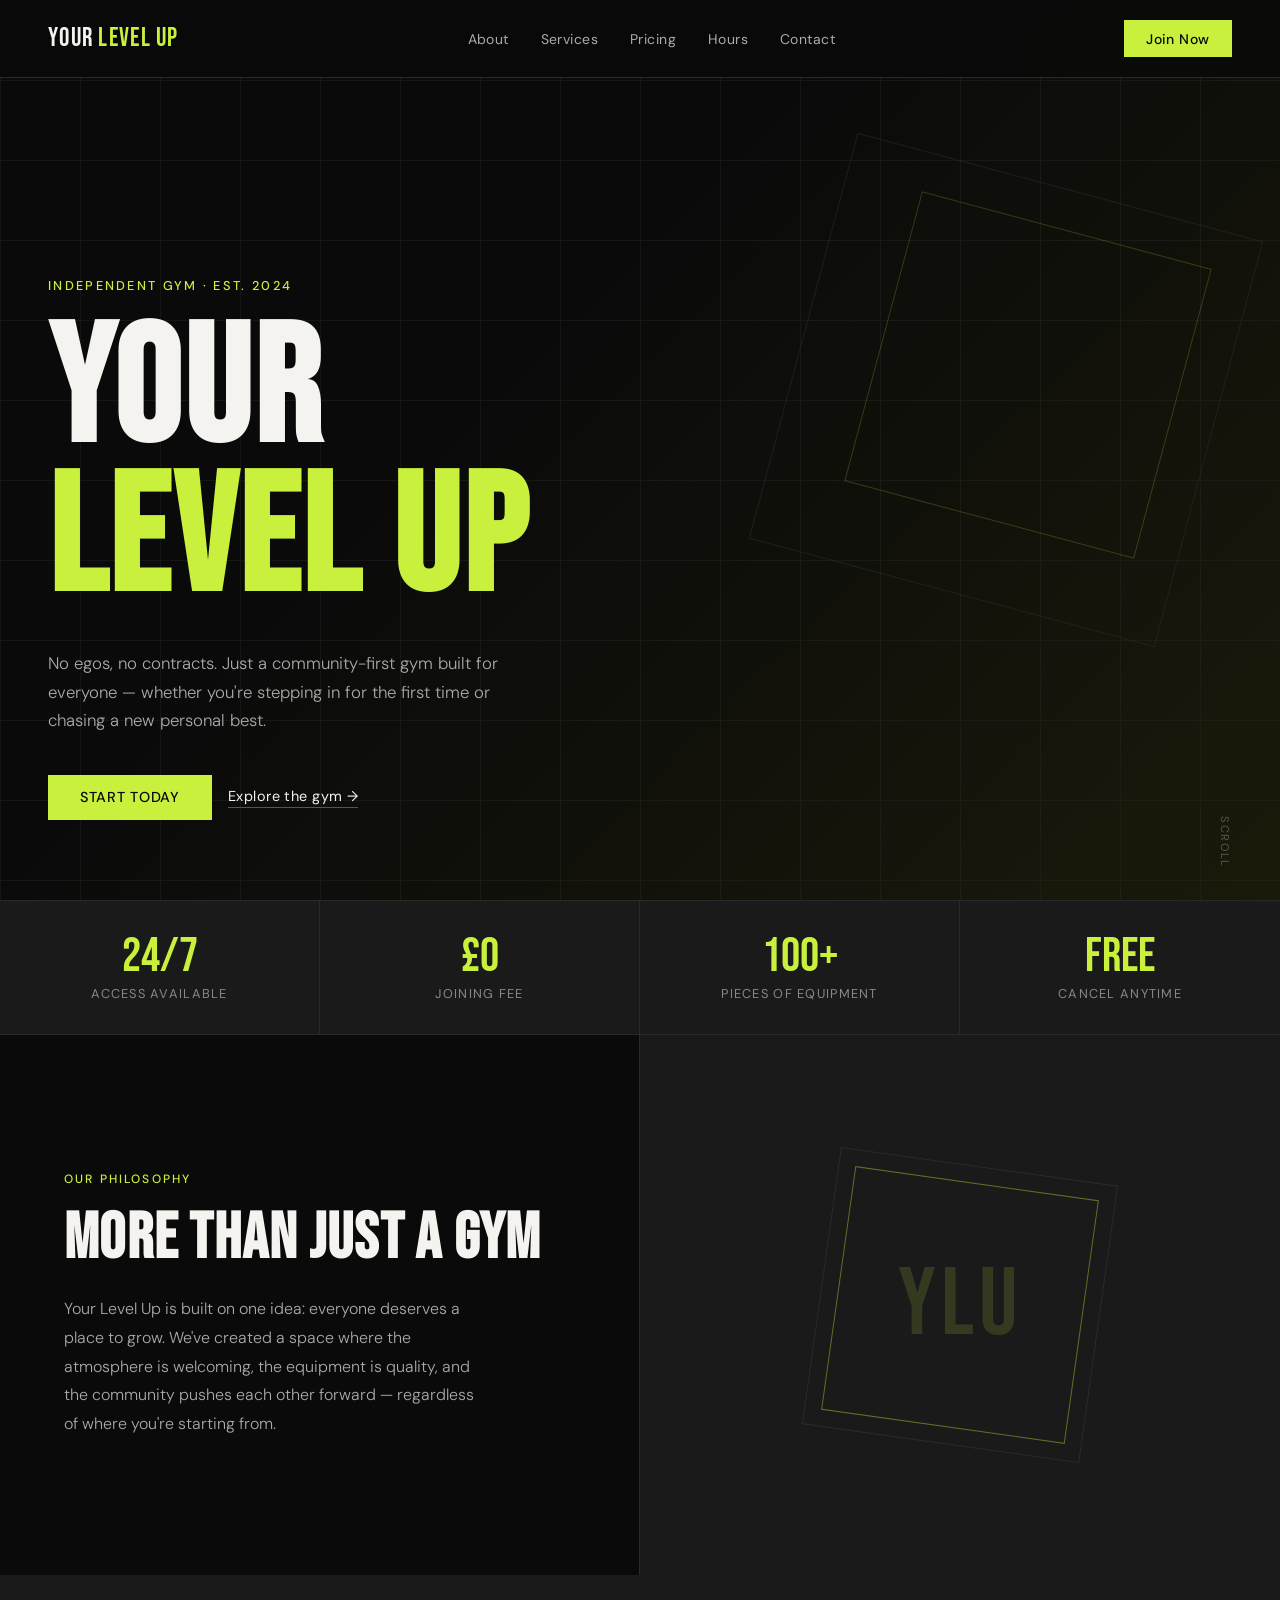
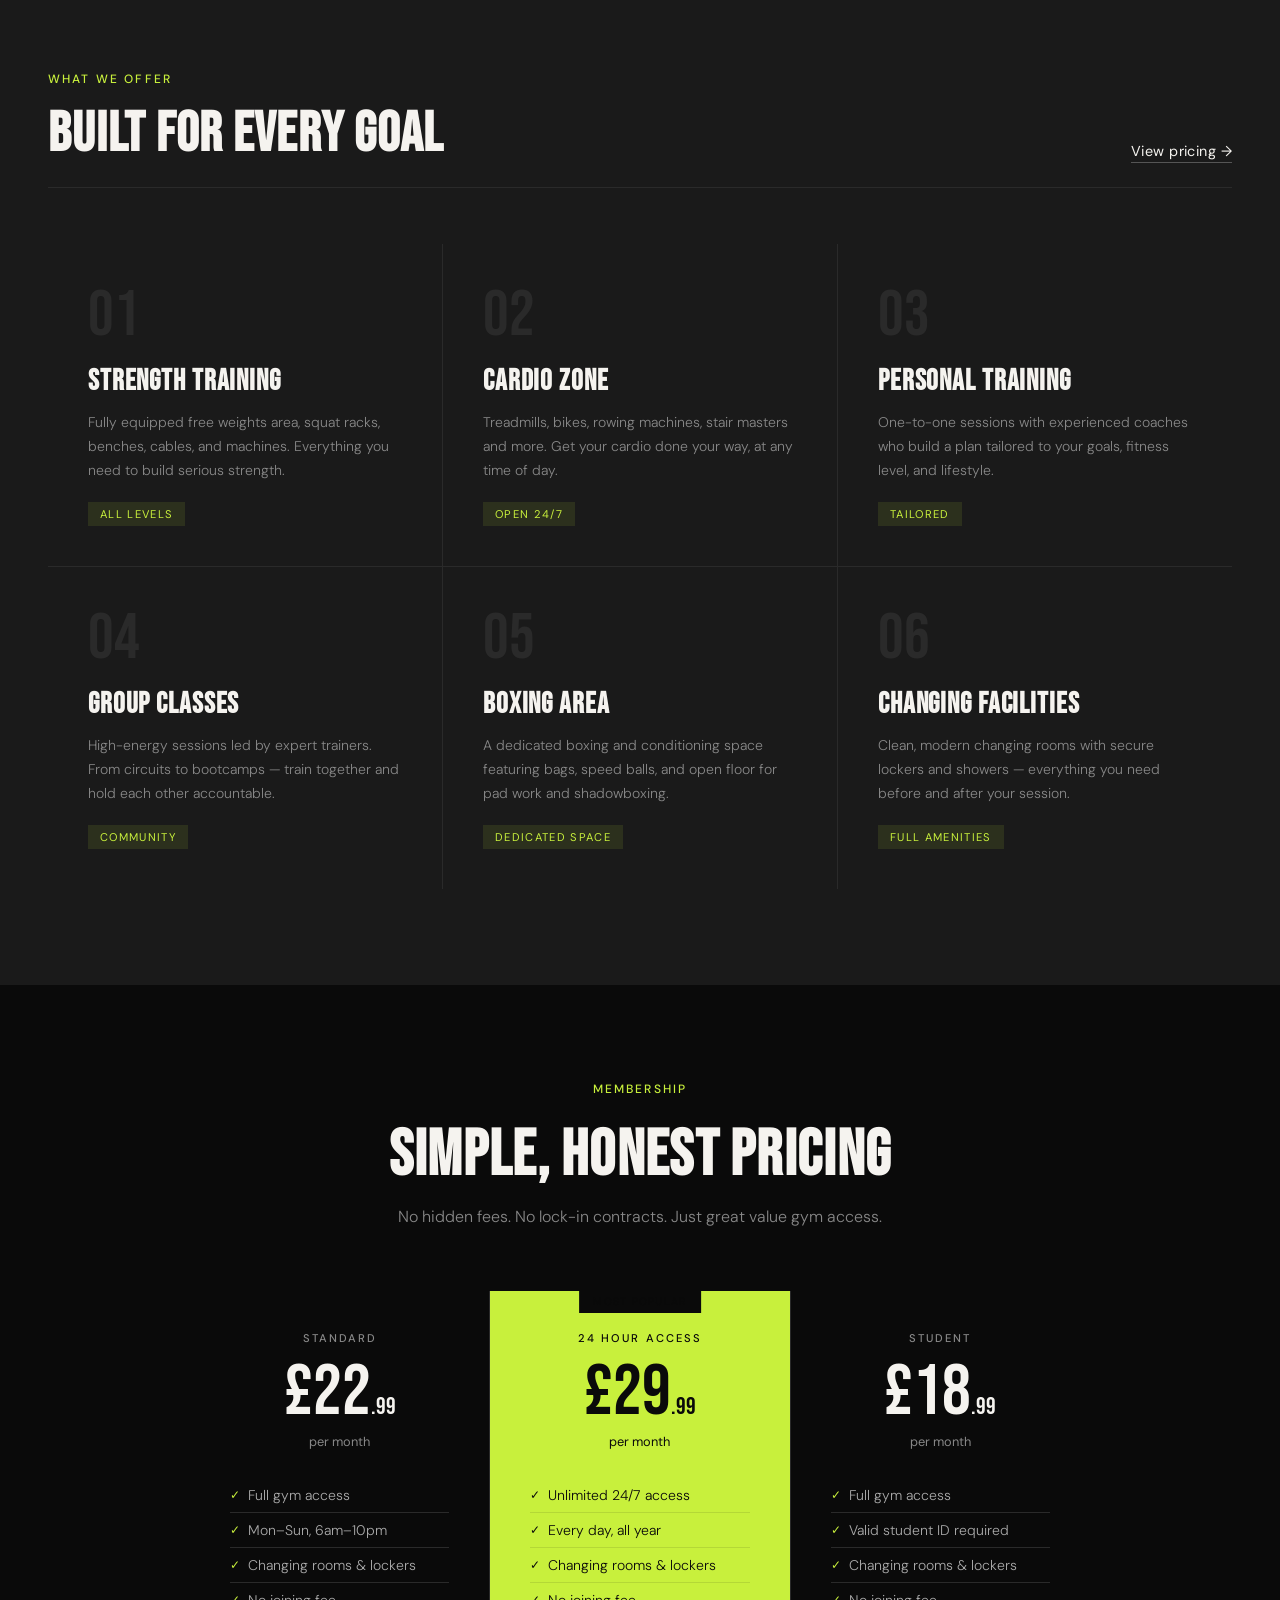
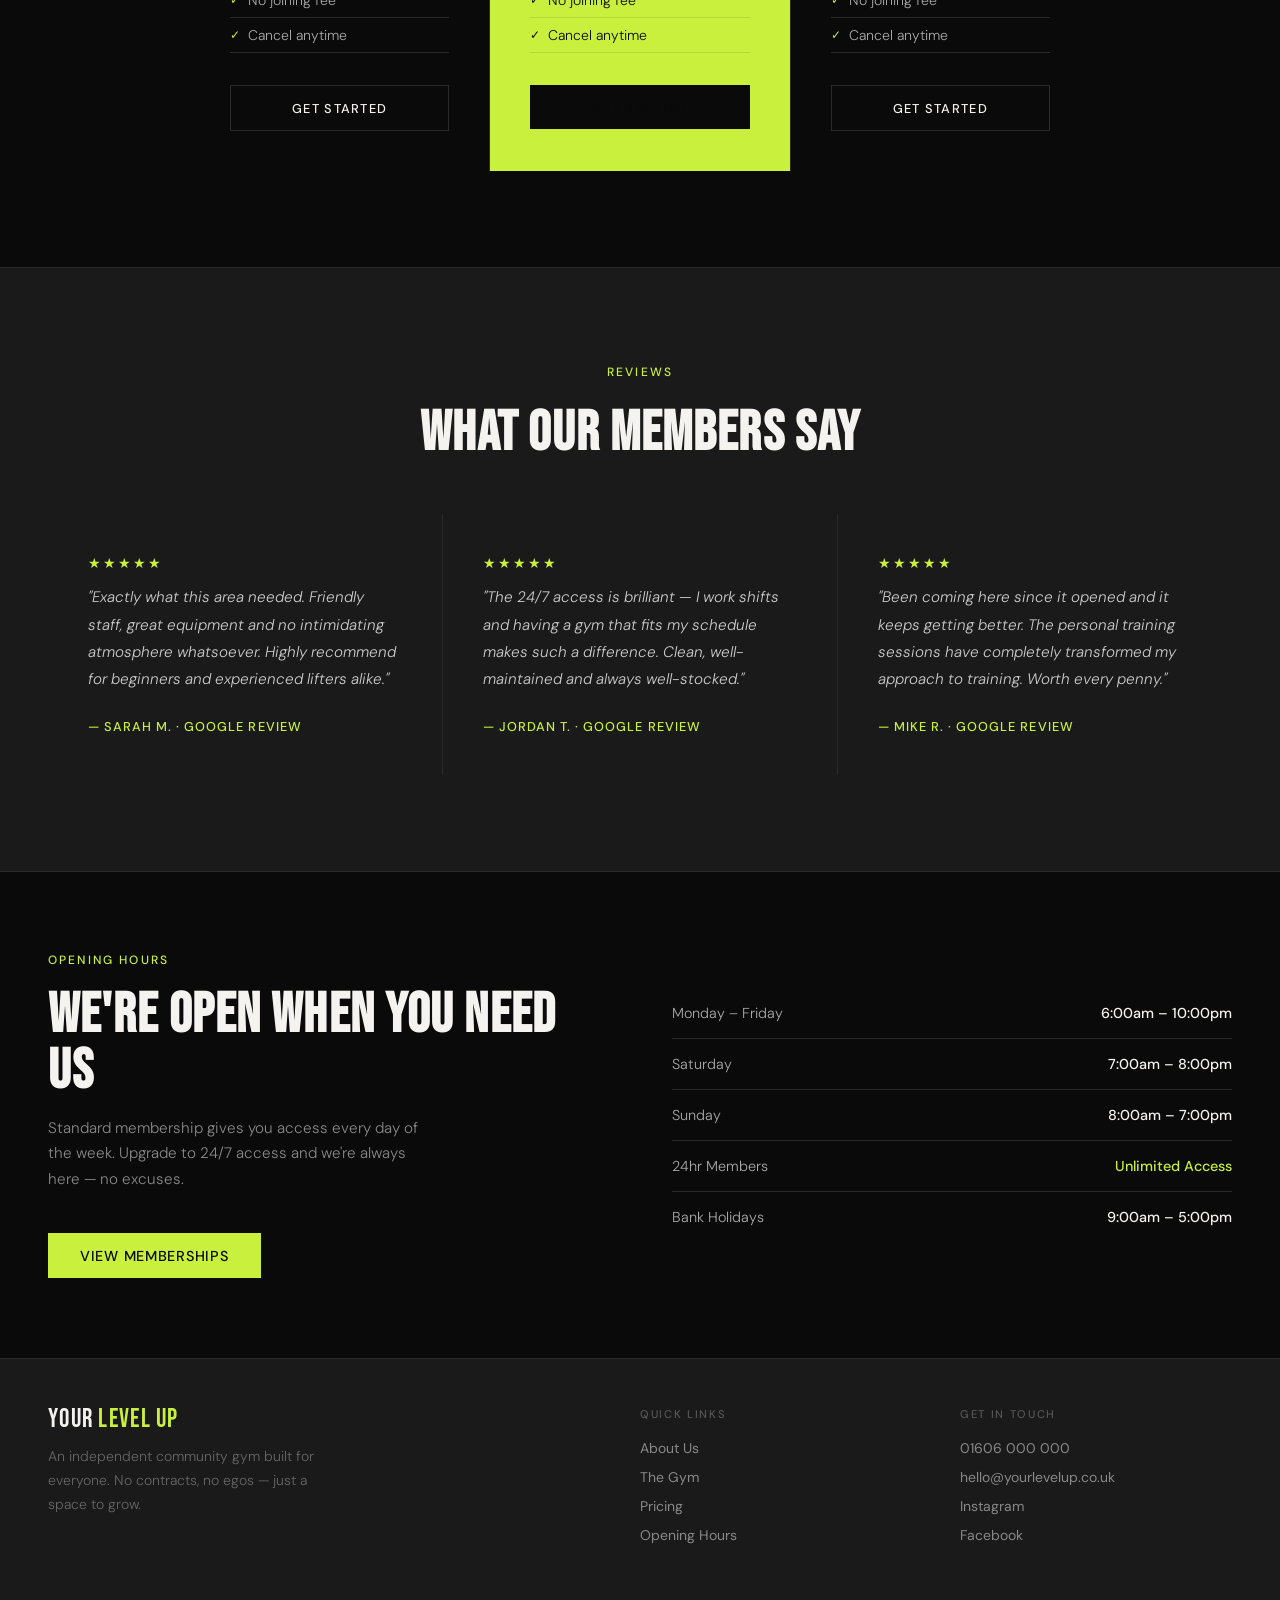
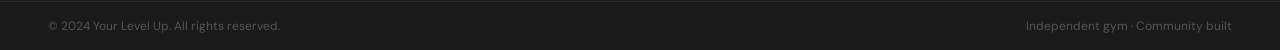
==== index.html @ d16daa99 "Add files via upload" ====
<!DOCTYPE html>
<html lang="en">
<head>
<meta charset="UTF-8">
<meta name="viewport" content="width=device-width, initial-scale=1.0">
<title>Your Level Up – Independent Gym</title>
<link rel="stylesheet" href="style.css">
<link href="https://fonts.googleapis.com/css2?family=Bebas+Neue&family=DM+Sans:ital,wght@0,300;0,400;0,500;1,300&display=swap" rel="stylesheet">
</head>
<body>

<!-- NAV -->
<nav>
  <a href="#" class="nav-logo">YOUR <span>LEVEL UP</span></a>
  <ul class="nav-links" id="navLinks">
    <li><a href="#about" onclick="closeMenu()">About</a></li>
    <li><a href="#services" onclick="closeMenu()">Services</a></li>
    <li><a href="#pricing" onclick="closeMenu()">Pricing</a></li>
    <li><a href="#hours" onclick="closeMenu()">Hours</a></li>
    <li><a href="#contact" onclick="closeMenu()">Contact</a></li>
    <li class="nav-cta-mobile"><a href="#pricing" onclick="closeMenu()">Join Now</a></li>
  </ul>
  <a href="#pricing" class="nav-cta nav-cta-desktop">Join Now</a>
  <button class="nav-hamburger" id="navHamburger" aria-label="Toggle menu" onclick="toggleMenu()">
    <span></span><span></span><span></span>
  </button>
</nav>
<script>
  function toggleMenu() {
    document.getElementById('navLinks').classList.toggle('open');
    document.getElementById('navHamburger').classList.toggle('active');
  }
  function closeMenu() {
    document.getElementById('navLinks').classList.remove('open');
    document.getElementById('navHamburger').classList.remove('active');
  }
</script>

<!-- HERO -->
<section class="hero">
  <div class="hero-bg"></div>
  <div class="hero-grid"></div>
  <div class="hero-accent"></div>
  <div class="hero-accent2"></div>
  <div class="hero-tag">Independent Gym · Est. 2024</div>
  <h1>YOUR<span class="line2">LEVEL UP</span></h1>
  <p class="hero-sub">No egos, no contracts. Just a community-first gym built for everyone — whether you're stepping in for the first time or chasing a new personal best.</p>
  <div class="hero-btns">
    <a href="#pricing" class="btn-primary">Start Today</a>
    <a href="#services" class="btn-ghost">Explore the gym →</a>
  </div>
  <div class="hero-scroll">Scroll</div>
</section>

<!-- STATS STRIP -->
<div class="stats">
  <div class="stat"><div class="stat-num">24/7</div><div class="stat-label">Access Available</div></div>
  <div class="stat"><div class="stat-num">£0</div><div class="stat-label">Joining Fee</div></div>
  <div class="stat"><div class="stat-num">100+</div><div class="stat-label">Pieces of Equipment</div></div>
  <div class="stat"><div class="stat-num">Free</div><div class="stat-label">Cancel Anytime</div></div>
</div>

<!-- ABOUT -->
<section class="about" id="about">
  <div class="about-text">
    <div class="section-tag">Our Philosophy</div>
    <h2>More Than Just a Gym</h2>
    <p>Your Level Up is built on one idea: everyone deserves a place to grow. We've created a space where the atmosphere is welcoming, the equipment is quality, and the community pushes each other forward — regardless of where you're starting from.</p>
  </div>
  <div class="about-visual">
    <div class="about-visual-inner">
      <div class="about-icon-text">YLU</div>
    </div>
  </div>
</section>

<!-- SERVICES -->
<section class="services" id="services">
  <div class="services-header">
    <div>
      <div class="section-tag">What We Offer</div>
      <h2>Built For Every Goal</h2>
    </div>
    <a href="#pricing" class="btn-ghost">View pricing →</a>
  </div>
  <div class="services-grid">
    <div class="service-card">
      <div class="service-num">01</div>
      <h3>Strength Training</h3>
      <p>Fully equipped free weights area, squat racks, benches, cables, and machines. Everything you need to build serious strength.</p>
      <span class="service-tag">All Levels</span>
    </div>
    <div class="service-card">
      <div class="service-num">02</div>
      <h3>Cardio Zone</h3>
      <p>Treadmills, bikes, rowing machines, stair masters and more. Get your cardio done your way, at any time of day.</p>
      <span class="service-tag">Open 24/7</span>
    </div>
    <div class="service-card">
      <div class="service-num">03</div>
      <h3>Personal Training</h3>
      <p>One-to-one sessions with experienced coaches who build a plan tailored to your goals, fitness level, and lifestyle.</p>
      <span class="service-tag">Tailored</span>
    </div>
    <div class="service-card">
      <div class="service-num">04</div>
      <h3>Group Classes</h3>
      <p>High-energy sessions led by expert trainers. From circuits to bootcamps — train together and hold each other accountable.</p>
      <span class="service-tag">Community</span>
    </div>
    <div class="service-card">
      <div class="service-num">05</div>
      <h3>Boxing Area</h3>
      <p>A dedicated boxing and conditioning space featuring bags, speed balls, and open floor for pad work and shadowboxing.</p>
      <span class="service-tag">Dedicated Space</span>
    </div>
    <div class="service-card">
      <div class="service-num">06</div>
      <h3>Changing Facilities</h3>
      <p>Clean, modern changing rooms with secure lockers and showers — everything you need before and after your session.</p>
      <span class="service-tag">Full Amenities</span>
    </div>
  </div>
</section>

<!-- PRICING -->
<section class="pricing" id="pricing">
  <div class="pricing-header">
    <div class="section-tag">Membership</div>
    <h2>Simple, Honest Pricing</h2>
    <p>No hidden fees. No lock-in contracts. Just great value gym access.</p>
  </div>
  <div class="pricing-grid">
    <div class="price-card">
      <div class="price-label">Standard</div>
      <div class="price-amount">£22<span class="price-pence">.99</span></div>
      <div class="price-period">per month</div>
      <ul class="price-features">
        <li>Full gym access</li>
        <li>Mon–Sun, 6am–10pm</li>
        <li>Changing rooms &amp; lockers</li>
        <li>No joining fee</li>
        <li>Cancel anytime</li>
      </ul>
      <a href="#" class="price-btn price-btn-outline">Get Started</a>
    </div>
    <div class="price-card featured">
      <div class="price-featured-badge">Most Popular</div>
      <div class="price-label">24 Hour Access</div>
      <div class="price-amount">£29<span class="price-pence">.99</span></div>
      <div class="price-period">per month</div>
      <ul class="price-features">
        <li>Unlimited 24/7 access</li>
        <li>Every day, all year</li>
        <li>Changing rooms &amp; lockers</li>
        <li>No joining fee</li>
        <li>Cancel anytime</li>
      </ul>
      <a href="#" class="price-btn price-btn-dark">Get Started</a>
    </div>
    <div class="price-card">
      <div class="price-label">Student</div>
      <div class="price-amount">£18<span class="price-pence">.99</span></div>
      <div class="price-period">per month</div>
      <ul class="price-features">
        <li>Full gym access</li>
        <li>Valid student ID required</li>
        <li>Changing rooms &amp; lockers</li>
        <li>No joining fee</li>
        <li>Cancel anytime</li>
      </ul>
      <a href="#" class="price-btn price-btn-outline">Get Started</a>
    </div>
  </div>
</section>

<!-- TESTIMONIALS -->
<section class="testimonials">
  <div class="section-tag center">Reviews</div>
  <h2>What Our Members Say</h2>
  <div class="testimonials-grid">
    <div class="testimonial">
      <div class="stars">★★★★★</div>
      <p class="testimonial-quote">"Exactly what this area needed. Friendly staff, great equipment and no intimidating atmosphere whatsoever. Highly recommend for beginners and experienced lifters alike."</p>
      <div class="testimonial-author">— Sarah M. · Google Review</div>
    </div>
    <div class="testimonial">
      <div class="stars">★★★★★</div>
      <p class="testimonial-quote">"The 24/7 access is brilliant — I work shifts and having a gym that fits my schedule makes such a difference. Clean, well-maintained and always well-stocked."</p>
      <div class="testimonial-author">— Jordan T. · Google Review</div>
    </div>
    <div class="testimonial">
      <div class="stars">★★★★★</div>
      <p class="testimonial-quote">"Been coming here since it opened and it keeps getting better. The personal training sessions have completely transformed my approach to training. Worth every penny."</p>
      <div class="testimonial-author">— Mike R. · Google Review</div>
    </div>
  </div>
</section>

<!-- OPENING HOURS -->
<section class="hours" id="hours">
  <div class="hours-content">
    <div class="section-tag">Opening Hours</div>
    <h2>We're Open When You Need Us</h2>
    <p>Standard membership gives you access every day of the week. Upgrade to 24/7 access and we're always here — no excuses.</p>
    <a href="#pricing" class="btn-primary hours-cta">View Memberships</a>
  </div>
  <div class="hours-table">
    <div class="hours-row"><span class="hours-day">Monday – Friday</span><span class="hours-time">6:00am – 10:00pm</span></div>
    <div class="hours-row"><span class="hours-day">Saturday</span><span class="hours-time">7:00am – 8:00pm</span></div>
    <div class="hours-row"><span class="hours-day">Sunday</span><span class="hours-time">8:00am – 7:00pm</span></div>
    <div class="hours-row"><span class="hours-day">24hr Members</span><span class="hours-time highlight">Unlimited Access</span></div>
    <div class="hours-row"><span class="hours-day">Bank Holidays</span><span class="hours-time">9:00am – 5:00pm</span></div>
  </div>
</section>

<!-- FOOTER -->
<footer id="contact">
  <div class="footer-inner">
    <div class="footer-brand">
      <a href="#" class="nav-logo">YOUR <span>LEVEL UP</span></a>
      <p>An independent community gym built for everyone. No contracts, no egos — just a space to grow.</p>
    </div>
    <div class="footer-col">
      <h4>Quick Links</h4>
      <ul>
        <li><a href="#about">About Us</a></li>
        <li><a href="#services">The Gym</a></li>
        <li><a href="#pricing">Pricing</a></li>
        <li><a href="#hours">Opening Hours</a></li>
      </ul>
    </div>
    <div class="footer-col">
      <h4>Get in Touch</h4>
      <ul>
        <li><a href="tel:01606000000">01606 000 000</a></li>
        <li><a href="mailto:hello@yourlevelup.co.uk">hello@yourlevelup.co.uk</a></li>
        <li><a href="#">Instagram</a></li>
        <li><a href="#">Facebook</a></li>
      </ul>
    </div>
  </div>
  <div class="footer-bottom">
    <p>© 2024 Your Level Up. All rights reserved.</p>
    <p>Independent gym · Community built</p>
  </div>
</footer>

</body>
</html>
---- style.css ----
/* =============================================
   YOUR LEVEL UP — Main Stylesheet
   ============================================= */

*, *::before, *::after {
  margin: 0;
  padding: 0;
  box-sizing: border-box;
}

:root {
  --black: #0a0a0a;
  --white: #f5f3ef;
  --lime: #c8f03c;
  --mid: #1a1a1a;
  --muted: #4a4a4a;
  --border: #2a2a2a;
}

html {
  scroll-behavior: smooth;
}

body {
  font-family: 'DM Sans', sans-serif;
  background: var(--black);
  color: var(--white);
  overflow-x: hidden;
}

/* =============================================
   NAVIGATION
   ============================================= */

nav {
  position: fixed;
  top: 0;
  left: 0;
  right: 0;
  z-index: 100;
  display: flex;
  align-items: center;
  justify-content: space-between;
  padding: 1.25rem 3rem;
  background: rgba(10, 10, 10, 0.92);
  backdrop-filter: blur(8px);
  border-bottom: 1px solid var(--border);
}

.nav-logo {
  font-family: 'Bebas Neue', sans-serif;
  font-size: 1.6rem;
  letter-spacing: 0.05em;
  color: var(--white);
  text-decoration: none;
  line-height: 1;
}

.nav-logo span {
  color: var(--lime);
}

.nav-links {
  display: flex;
  gap: 2rem;
  list-style: none;
}

.nav-links a {
  color: #aaa;
  text-decoration: none;
  font-size: 0.875rem;
  font-weight: 400;
  letter-spacing: 0.03em;
  transition: color 0.2s;
}

.nav-links a:hover {
  color: var(--white);
}

.nav-cta {
  background: var(--lime);
  color: var(--black);
  font-size: 0.875rem;
  font-weight: 500;
  padding: 0.6rem 1.4rem;
  text-decoration: none;
  letter-spacing: 0.03em;
  transition: opacity 0.2s;
}

.nav-cta:hover {
  opacity: 0.85;
}

/* =============================================
   HERO
   ============================================= */

.hero {
  min-height: 100vh;
  display: flex;
  flex-direction: column;
  justify-content: flex-end;
  padding: 0 3rem 5rem;
  position: relative;
  overflow: hidden;
  background: var(--black);
}

.hero-bg {
  position: absolute;
  inset: 0;
  background: linear-gradient(135deg, #0a0a0a 40%, #1a1a0a 100%);
}

.hero-grid {
  position: absolute;
  inset: 0;
  background-image:
    linear-gradient(var(--border) 1px, transparent 1px),
    linear-gradient(90deg, var(--border) 1px, transparent 1px);
  background-size: 80px 80px;
  opacity: 0.4;
}

.hero-accent {
  position: absolute;
  top: 20%;
  right: 5%;
  width: 420px;
  height: 420px;
  border: 1px solid #2a2a2a;
  transform: rotate(15deg);
  opacity: 0.6;
}

.hero-accent2 {
  position: absolute;
  top: 25%;
  right: 8%;
  width: 300px;
  height: 300px;
  border: 1px solid var(--lime);
  transform: rotate(15deg);
  opacity: 0.2;
}

.hero-tag {
  position: relative;
  font-size: 0.8rem;
  letter-spacing: 0.18em;
  color: var(--lime);
  text-transform: uppercase;
  margin-bottom: 1.5rem;
  font-weight: 500;
}

.hero h1 {
  position: relative;
  font-family: 'Bebas Neue', sans-serif;
  font-size: clamp(5rem, 13vw, 12rem);
  line-height: 0.9;
  letter-spacing: 0.02em;
  margin-bottom: 2rem;
}

.hero h1 .line2 {
  color: var(--lime);
  display: block;
}

.hero-sub {
  position: relative;
  max-width: 480px;
  font-size: 1.05rem;
  color: #aaa;
  line-height: 1.7;
  margin-bottom: 2.5rem;
  font-weight: 300;
}

.hero-btns {
  position: relative;
  display: flex;
  gap: 1rem;
  align-items: center;
}

.hero-scroll {
  position: absolute;
  bottom: 2rem;
  right: 3rem;
  writing-mode: vertical-rl;
  font-size: 0.7rem;
  letter-spacing: 0.15em;
  color: #555;
  text-transform: uppercase;
}

/* =============================================
   BUTTONS
   ============================================= */

.btn-primary {
  background: var(--lime);
  color: var(--black);
  font-size: 0.9rem;
  font-weight: 500;
  padding: 0.85rem 2rem;
  text-decoration: none;
  letter-spacing: 0.05em;
  text-transform: uppercase;
  transition: opacity 0.2s;
  display: inline-block;
}

.btn-primary:hover {
  opacity: 0.85;
}

.btn-ghost {
  color: var(--white);
  font-size: 0.9rem;
  font-weight: 400;
  text-decoration: none;
  border-bottom: 1px solid #555;
  padding-bottom: 2px;
  letter-spacing: 0.03em;
  transition: border-color 0.2s;
}

.btn-ghost:hover {
  border-color: var(--white);
}

/* =============================================
   STATS STRIP
   ============================================= */

.stats {
  display: grid;
  grid-template-columns: repeat(4, 1fr);
  border-top: 1px solid var(--border);
  border-bottom: 1px solid var(--border);
  background: var(--mid);
}

.stat {
  padding: 2rem;
  border-right: 1px solid var(--border);
  text-align: center;
}

.stat:last-child {
  border-right: none;
}

.stat-num {
  font-family: 'Bebas Neue', sans-serif;
  font-size: 3rem;
  color: var(--lime);
  line-height: 1;
}

.stat-label {
  font-size: 0.8rem;
  color: #888;
  letter-spacing: 0.1em;
  text-transform: uppercase;
  margin-top: 0.25rem;
}

/* =============================================
   ABOUT
   ============================================= */

.about {
  display: grid;
  grid-template-columns: 1fr 1fr;
  min-height: 60vh;
  background: var(--black);
}

.about-text {
  padding: 6rem 4rem;
  display: flex;
  flex-direction: column;
  justify-content: center;
  border-right: 1px solid var(--border);
}

.section-tag {
  font-size: 0.75rem;
  letter-spacing: 0.18em;
  color: var(--lime);
  text-transform: uppercase;
  margin-bottom: 1.25rem;
  font-weight: 500;
}

.section-tag.center {
  text-align: center;
}

.about-text h2 {
  font-family: 'Bebas Neue', sans-serif;
  font-size: 4rem;
  line-height: 1;
  margin-bottom: 1.5rem;
  letter-spacing: 0.02em;
}

.about-text p {
  font-size: 1rem;
  color: #aaa;
  line-height: 1.8;
  font-weight: 300;
  max-width: 420px;
}

.about-visual {
  background: var(--mid);
  display: flex;
  align-items: center;
  justify-content: center;
  position: relative;
  overflow: hidden;
}

.about-visual-inner {
  width: 280px;
  height: 280px;
  border: 1px solid var(--border);
  transform: rotate(8deg);
  display: flex;
  align-items: center;
  justify-content: center;
  position: relative;
}

.about-visual-inner::before {
  content: '';
  position: absolute;
  inset: 16px;
  border: 1px solid var(--lime);
  opacity: 0.4;
}

.about-icon-text {
  font-family: 'Bebas Neue', sans-serif;
  font-size: 6rem;
  color: var(--lime);
  opacity: 0.15;
  letter-spacing: 0.05em;
  transform: rotate(-8deg);
}

/* =============================================
   SERVICES
   ============================================= */

.services {
  padding: 6rem 3rem;
  background: var(--mid);
}

.services-header {
  display: flex;
  align-items: flex-end;
  justify-content: space-between;
  margin-bottom: 3.5rem;
  border-bottom: 1px solid var(--border);
  padding-bottom: 1.5rem;
}

.services-header h2 {
  font-family: 'Bebas Neue', sans-serif;
  font-size: 3.5rem;
  letter-spacing: 0.02em;
  line-height: 1;
}

.services-grid {
  display: grid;
  grid-template-columns: repeat(3, 1fr);
  gap: 1px;
  background: var(--border);
}

.service-card {
  background: var(--mid);
  padding: 2.5rem;
  transition: background 0.3s;
}

.service-card:hover {
  background: #222;
}

.service-num {
  font-family: 'Bebas Neue', sans-serif;
  font-size: 4rem;
  color: var(--border);
  line-height: 1;
  margin-bottom: 1rem;
}

.service-card h3 {
  font-family: 'Bebas Neue', sans-serif;
  font-size: 1.8rem;
  letter-spacing: 0.03em;
  margin-bottom: 0.75rem;
  color: var(--white);
}

.service-card p {
  font-size: 0.875rem;
  color: #888;
  line-height: 1.7;
  font-weight: 300;
}

.service-tag {
  display: inline-block;
  background: rgba(200, 240, 60, 0.1);
  color: var(--lime);
  font-size: 0.7rem;
  letter-spacing: 0.12em;
  text-transform: uppercase;
  padding: 0.3rem 0.75rem;
  margin-top: 1.25rem;
}

/* =============================================
   PRICING
   ============================================= */

.pricing {
  padding: 6rem 3rem;
  background: var(--black);
}

.pricing-header {
  text-align: center;
  margin-bottom: 4rem;
}

.pricing-header h2 {
  font-family: 'Bebas Neue', sans-serif;
  font-size: 4rem;
  letter-spacing: 0.02em;
  margin-bottom: 0.75rem;
}

.pricing-header p {
  color: #888;
  font-size: 1rem;
  font-weight: 300;
}

.pricing-grid {
  display: grid;
  grid-template-columns: repeat(3, 1fr);
  gap: 1px;
  background: var(--border);
  max-width: 900px;
  margin: 0 auto;
}

.price-card {
  background: var(--black);
  padding: 2.5rem;
  text-align: center;
  transition: background 0.3s;
  position: relative;
}

.price-card.featured {
  background: var(--lime);
}

.price-card.featured * {
  color: var(--black) !important;
}

.price-card:not(.featured):hover {
  background: #111;
}

.price-label {
  font-size: 0.7rem;
  letter-spacing: 0.18em;
  text-transform: uppercase;
  color: #888;
  margin-bottom: 0.75rem;
  font-weight: 500;
}

.price-featured-badge {
  position: absolute;
  top: -1px;
  left: 50%;
  transform: translateX(-50%);
  background: var(--black);
  color: var(--lime);
  font-size: 0.65rem;
  letter-spacing: 0.12em;
  text-transform: uppercase;
  padding: 0.3rem 0.9rem;
  white-space: nowrap;
}

.price-amount {
  font-family: 'Bebas Neue', sans-serif;
  font-size: 4.5rem;
  line-height: 1;
  margin-bottom: 0.25rem;
}

.price-pence {
  font-size: 1.5rem;
}

.price-period {
  font-size: 0.8rem;
  color: #888;
  margin-bottom: 1.75rem;
}

.price-features {
  list-style: none;
  margin-bottom: 2rem;
  text-align: left;
}

.price-features li {
  font-size: 0.875rem;
  color: #aaa;
  padding: 0.5rem 0;
  border-bottom: 1px solid var(--border);
  font-weight: 300;
  display: flex;
  align-items: center;
  gap: 0.5rem;
}

.price-features li::before {
  content: '✓';
  color: var(--lime);
  font-size: 0.75rem;
  flex-shrink: 0;
}

.price-card.featured .price-features li {
  border-bottom-color: rgba(0, 0, 0, 0.1);
}

.price-card.featured .price-features li::before {
  color: var(--black);
}

.price-btn {
  display: block;
  width: 100%;
  padding: 0.85rem;
  font-size: 0.8rem;
  letter-spacing: 0.1em;
  text-transform: uppercase;
  font-weight: 500;
  cursor: pointer;
  border: none;
  transition: opacity 0.2s;
  text-decoration: none;
  text-align: center;
}

.price-btn-outline {
  background: transparent;
  border: 1px solid var(--border) !important;
  color: var(--white);
}

.price-btn-outline:hover {
  background: var(--mid);
}

.price-btn-dark {
  background: var(--black);
  color: var(--lime);
}

.price-btn-dark:hover {
  opacity: 0.85;
}

/* =============================================
   TESTIMONIALS
   ============================================= */

.testimonials {
  padding: 6rem 3rem;
  background: var(--mid);
  border-top: 1px solid var(--border);
}

.testimonials h2 {
  font-family: 'Bebas Neue', sans-serif;
  font-size: 3.5rem;
  letter-spacing: 0.02em;
  margin-bottom: 3rem;
  text-align: center;
}

.testimonials-grid {
  display: grid;
  grid-template-columns: repeat(3, 1fr);
  gap: 1px;
  background: var(--border);
}

.testimonial {
  background: var(--mid);
  padding: 2.5rem;
}

.testimonial-quote {
  font-size: 0.95rem;
  color: #ccc;
  line-height: 1.8;
  font-weight: 300;
  font-style: italic;
  margin-bottom: 1.5rem;
}

.testimonial-author {
  font-size: 0.8rem;
  letter-spacing: 0.08em;
  text-transform: uppercase;
  color: var(--lime);
  font-weight: 500;
}

.stars {
  color: var(--lime);
  font-size: 0.85rem;
  margin-bottom: 0.75rem;
  letter-spacing: 2px;
}

/* =============================================
   OPENING HOURS
   ============================================= */

.hours {
  padding: 5rem 3rem;
  background: var(--black);
  border-top: 1px solid var(--border);
  display: grid;
  grid-template-columns: 1fr 1fr;
  gap: 4rem;
  align-items: center;
}

.hours-content h2 {
  font-family: 'Bebas Neue', sans-serif;
  font-size: 3.5rem;
  letter-spacing: 0.02em;
  margin-bottom: 1rem;
  line-height: 1;
}

.hours-content p {
  color: #888;
  font-size: 0.95rem;
  line-height: 1.7;
  font-weight: 300;
  max-width: 380px;
  margin-bottom: 2rem;
}

.hours-cta {
  margin-top: 0.5rem;
}

.hours-row {
  display: flex;
  justify-content: space-between;
  padding: 1rem 0;
  border-bottom: 1px solid var(--border);
  font-size: 0.9rem;
}

.hours-row:last-child {
  border-bottom: none;
}

.hours-day {
  color: #aaa;
  font-weight: 300;
}

.hours-time {
  color: var(--white);
  font-weight: 500;
}

.hours-time.highlight {
  color: var(--lime);
}

/* =============================================
   FOOTER
   ============================================= */

footer {
  background: var(--mid);
  border-top: 1px solid var(--border);
}

.footer-inner {
  display: grid;
  grid-template-columns: 2fr 1fr 1fr;
  gap: 3rem;
  padding: 3rem;
}

.footer-brand p {
  font-size: 0.875rem;
  color: #666;
  line-height: 1.7;
  font-weight: 300;
  max-width: 280px;
  margin-top: 0.75rem;
}

.footer-col h4 {
  font-size: 0.7rem;
  letter-spacing: 0.15em;
  text-transform: uppercase;
  color: #555;
  margin-bottom: 1rem;
  font-weight: 500;
}

.footer-col ul {
  list-style: none;
}

.footer-col li {
  margin-bottom: 0.5rem;
}

.footer-col a {
  color: #888;
  font-size: 0.875rem;
  text-decoration: none;
  transition: color 0.2s;
}

.footer-col a:hover {
  color: var(--white);
}

.footer-bottom {
  background: var(--mid);
  border-top: 1px solid var(--border);
  padding: 1rem 3rem;
  display: flex;
  justify-content: space-between;
  align-items: center;
}

.footer-bottom p {
  font-size: 0.75rem;
  color: #555;
}

/* =============================================
   HAMBURGER MENU
   ============================================= */

.nav-hamburger {
  display: none;
  flex-direction: column;
  gap: 5px;
  background: none;
  border: none;
  cursor: pointer;
  padding: 4px;
  z-index: 200;
}

.nav-hamburger span {
  display: block;
  width: 24px;
  height: 2px;
  background: var(--white);
  transition: transform 0.3s, opacity 0.3s;
}

.nav-hamburger.active span:nth-child(1) {
  transform: translateY(7px) rotate(45deg);
}

.nav-hamburger.active span:nth-child(2) {
  opacity: 0;
}

.nav-hamburger.active span:nth-child(3) {
  transform: translateY(-7px) rotate(-45deg);
}

.nav-cta-mobile {
  display: none;
}

/* =============================================
   RESPONSIVE — TABLET (max 900px)
   ============================================= */

@media (max-width: 900px) {

  nav {
    padding: 1rem 1.5rem;
  }

  .nav-links {
    display: none;
    position: fixed;
    top: 0;
    left: 0;
    right: 0;
    bottom: 0;
    background: rgba(10, 10, 10, 0.98);
    flex-direction: column;
    align-items: center;
    justify-content: center;
    gap: 2rem;
    z-index: 150;
  }

  .nav-links.open {
    display: flex;
  }

  .nav-links a {
    font-size: 1.5rem;
    letter-spacing: 0.1em;
  }

  .nav-cta-desktop {
    display: none;
  }

  .nav-cta-mobile {
    display: block;
    margin-top: 1rem;
  }

  .nav-cta-mobile a {
    background: var(--lime);
    color: var(--black) !important;
    padding: 0.75rem 2rem;
    font-size: 0.9rem !important;
    font-weight: 500;
    letter-spacing: 0.05em;
    text-transform: uppercase;
  }

  .nav-hamburger {
    display: flex;
  }

  /* HERO */
  .hero {
    padding: 0 1.5rem 4rem;
  }

  .hero h1 {
    font-size: clamp(4rem, 18vw, 7rem);
  }

  .hero-sub {
    font-size: 0.95rem;
  }

  /* STATS */
  .stats {
    grid-template-columns: repeat(2, 1fr);
  }

  .stat:nth-child(2) {
    border-right: none;
  }

  .stat:nth-child(3) {
    border-top: 1px solid var(--border);
  }

  .stat:nth-child(4) {
    border-top: 1px solid var(--border);
    border-right: none;
  }

  /* ABOUT */
  .about {
    grid-template-columns: 1fr;
    min-height: auto;
  }

  .about-text {
    padding: 4rem 1.5rem;
    border-right: none;
    border-bottom: 1px solid var(--border);
  }

  .about-visual {
    min-height: 280px;
  }

  /* SERVICES */
  .services {
    padding: 4rem 1.5rem;
  }

  .services-header {
    flex-direction: column;
    align-items: flex-start;
    gap: 1rem;
  }

  .services-grid {
    grid-template-columns: repeat(2, 1fr);
  }

  /* PRICING */
  .pricing {
    padding: 4rem 1.5rem;
  }

  .pricing-grid {
    grid-template-columns: 1fr;
    max-width: 420px;
  }

  .price-card.featured {
    order: -1;
  }

  /* TESTIMONIALS */
  .testimonials {
    padding: 4rem 1.5rem;
  }

  .testimonials-grid {
    grid-template-columns: 1fr;
  }

  /* HOURS */
  .hours {
    grid-template-columns: 1fr;
    padding: 4rem 1.5rem;
    gap: 2.5rem;
  }

  /* FOOTER */
  .footer-inner {
    grid-template-columns: 1fr 1fr;
    gap: 2rem;
    padding: 2rem 1.5rem;
  }

  .footer-brand {
    grid-column: 1 / -1;
  }

  .footer-bottom {
    padding: 1rem 1.5rem;
    flex-direction: column;
    gap: 0.5rem;
    text-align: center;
  }
}

/* =============================================
   RESPONSIVE — MOBILE (max 600px)
   ============================================= */

@media (max-width: 600px) {

  /* HERO */
  .hero {
    padding: 0 1.25rem 3.5rem;
  }

  .hero h1 {
    font-size: clamp(3.5rem, 22vw, 6rem);
  }

  .hero-sub {
    font-size: 0.9rem;
  }

  .hero-btns {
    flex-direction: column;
    align-items: flex-start;
    gap: 1.25rem;
  }

  .hero-scroll {
    display: none;
  }

  /* STATS */
  .stats {
    grid-template-columns: repeat(2, 1fr);
  }

  .stat {
    padding: 1.5rem 1rem;
  }

  .stat-num {
    font-size: 2.25rem;
  }

  /* ABOUT */
  .about-text {
    padding: 3rem 1.25rem;
  }

  .about-text h2 {
    font-size: 3rem;
  }

  /* SERVICES */
  .services {
    padding: 3rem 1.25rem;
  }

  .services-header h2 {
    font-size: 2.75rem;
  }

  .services-grid {
    grid-template-columns: 1fr;
  }

  .service-card {
    padding: 2rem 1.25rem;
  }

  /* PRICING */
  .pricing {
    padding: 3rem 1.25rem;
  }

  .pricing-header h2 {
    font-size: 3rem;
  }

  .pricing-grid {
    max-width: 100%;
  }

  .price-card {
    padding: 2rem 1.25rem;
  }

  /* TESTIMONIALS */
  .testimonials {
    padding: 3rem 1.25rem;
  }

  .testimonials h2 {
    font-size: 2.75rem;
  }

  .testimonial {
    padding: 2rem 1.25rem;
  }

  /* HOURS */
  .hours {
    padding: 3rem 1.25rem;
  }

  .hours-content h2 {
    font-size: 2.75rem;
  }

  /* FOOTER */
  .footer-inner {
    grid-template-columns: 1fr;
    padding: 2rem 1.25rem;
  }

  .footer-bottom {
    padding: 1rem 1.25rem;
  }
}
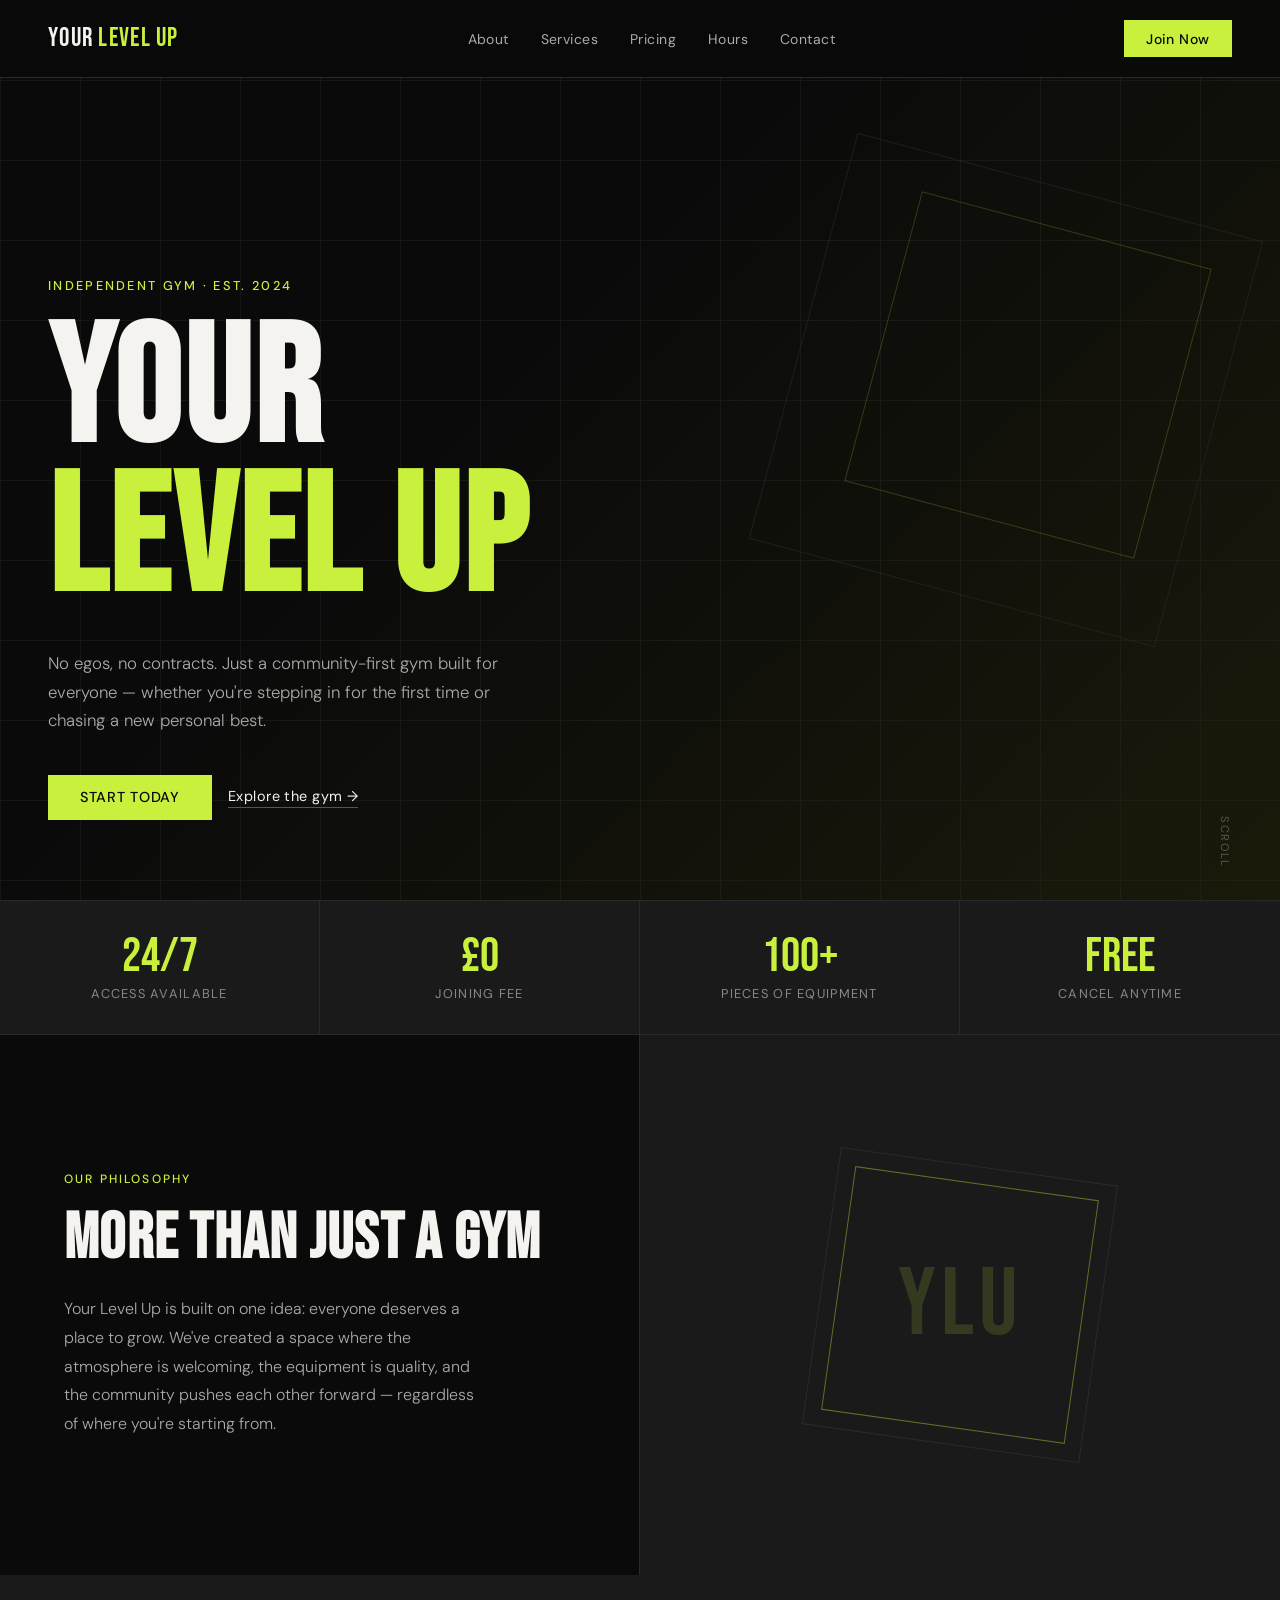
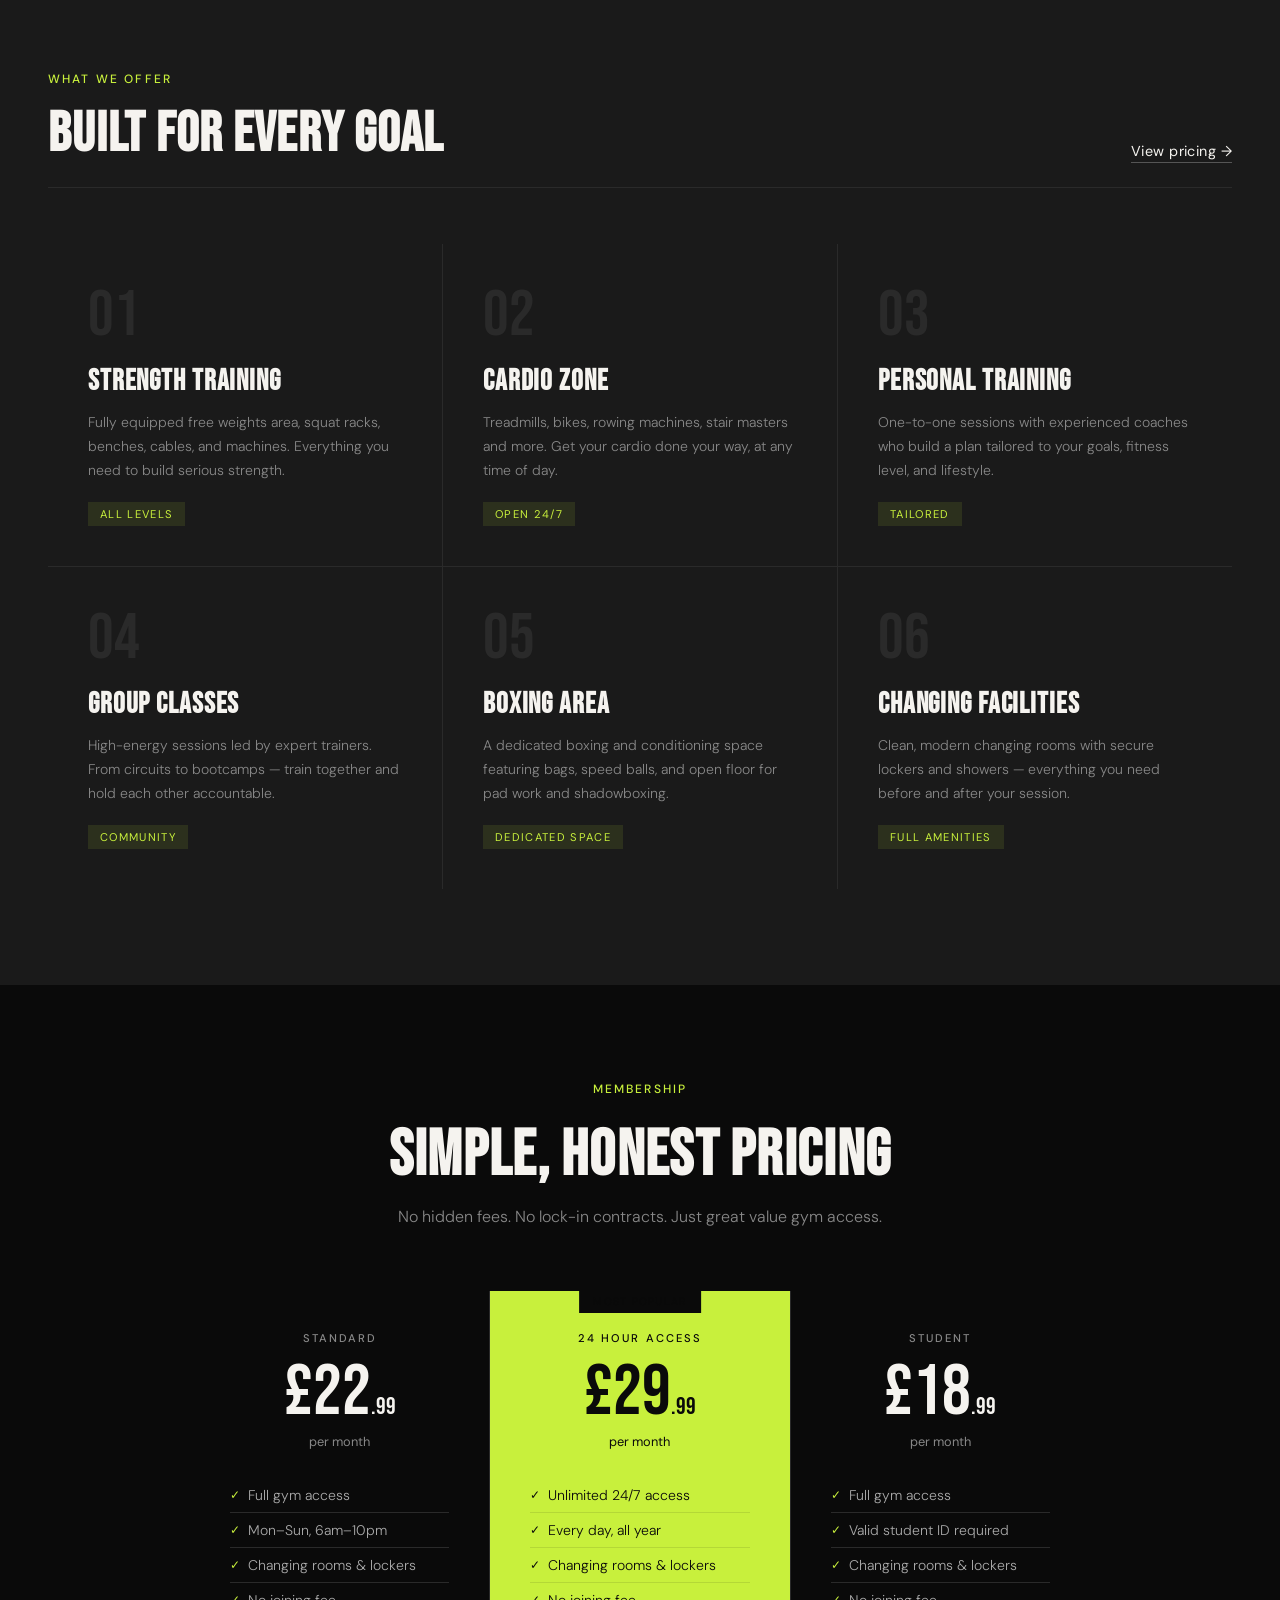
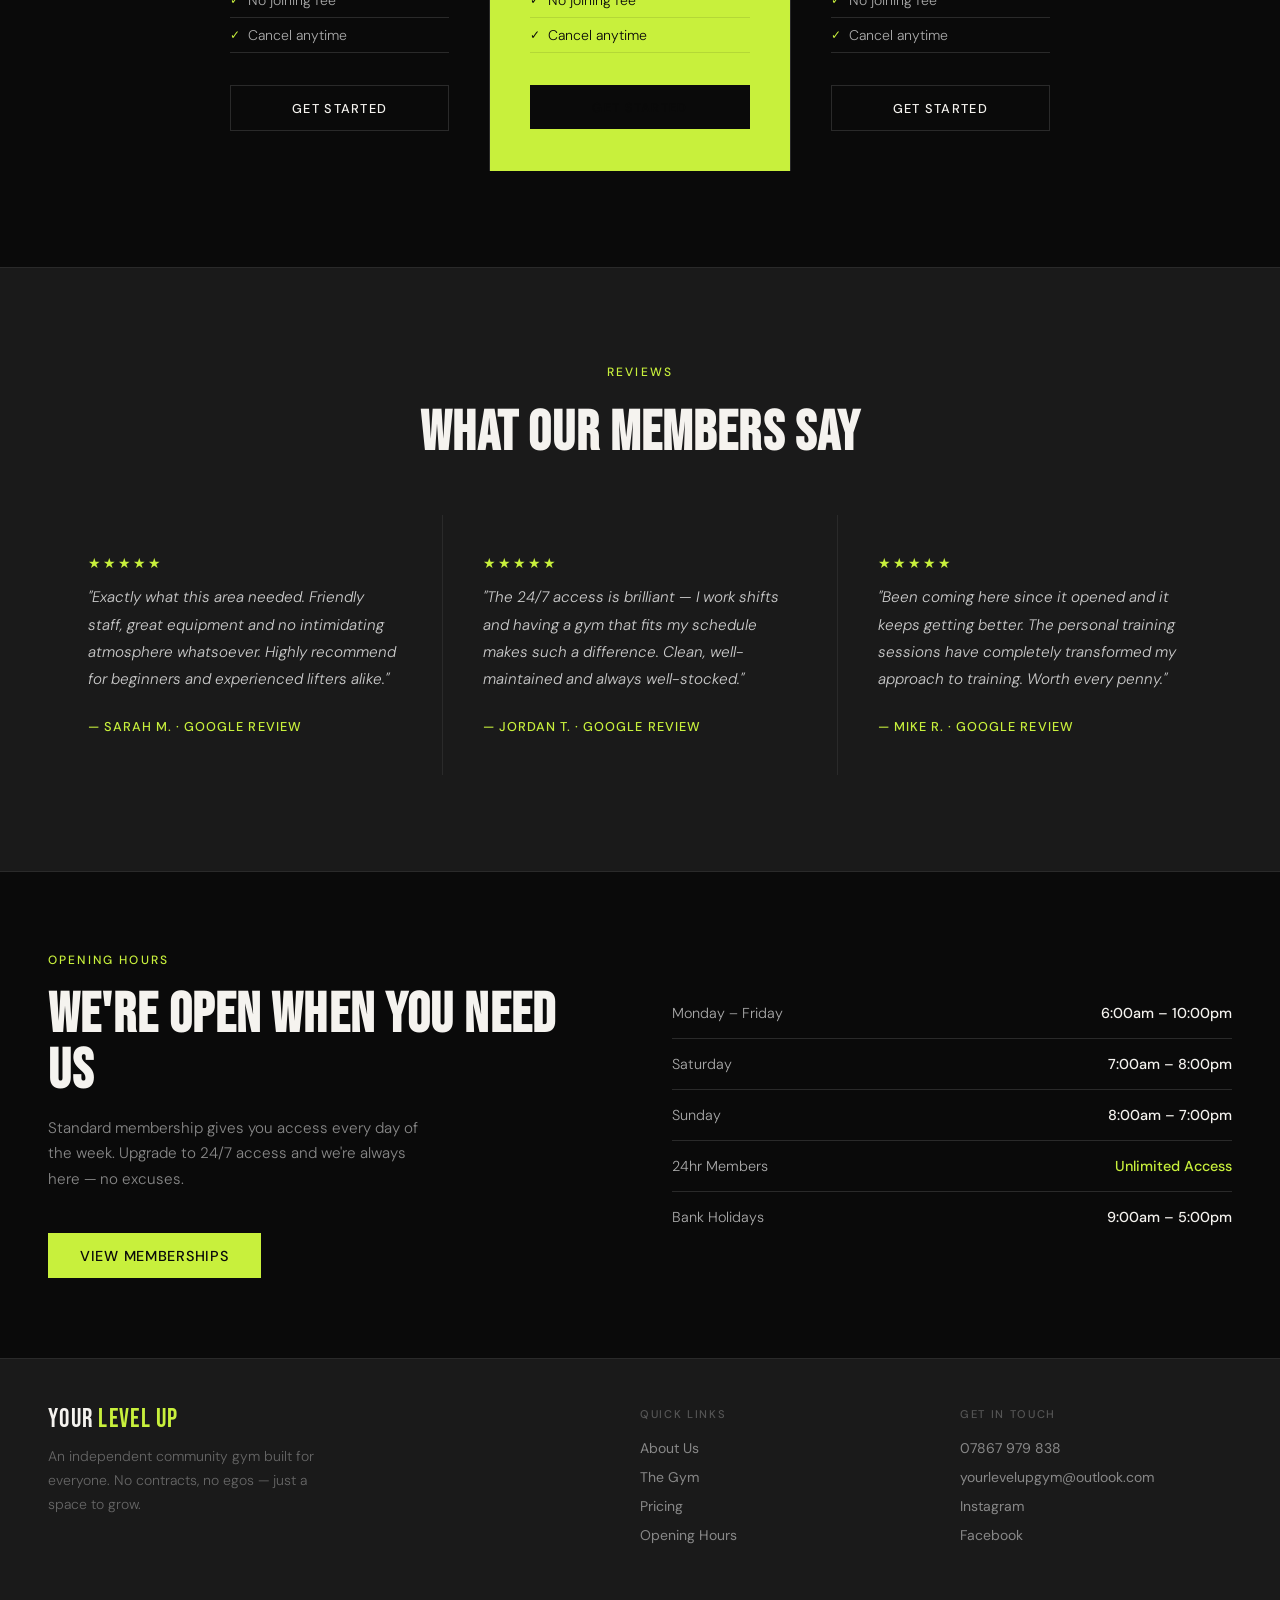
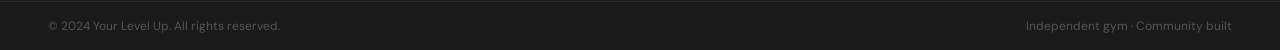
==== commit 0ecd7afc: "Add files via upload" ====
--- a/index.html
+++ b/index.html
@@ -233,8 +233,8 @@
     <div class="footer-col">
       <h4>Get in Touch</h4>
       <ul>
-        <li><a href="tel:01606000000">01606 000 000</a></li>
-        <li><a href="mailto:hello@yourlevelup.co.uk">hello@yourlevelup.co.uk</a></li>
+        <li><a href="tel:07867979838">07867 979 838</a></li>
+        <li><a href="mailto:yourlevelupgym@outlook.com">yourlevelupgym@outlook.com</a></li>
         <li><a href="#">Instagram</a></li>
         <li><a href="#">Facebook</a></li>
       </ul>
--- a/style.css
+++ b/style.css
@@ -103,7 +103,7 @@
   display: flex;
   flex-direction: column;
   justify-content: flex-end;
-  padding: 0 3rem 5rem;
+  padding: 80px 3rem 5rem;
   position: relative;
   overflow: hidden;
   background: var(--black);
@@ -588,7 +588,7 @@
 
 .price-btn-dark {
   background: var(--black);
-  color: var(--lime);
+  color: var(--lime) !important;
 }
 
 .price-btn-dark:hover {
@@ -875,7 +875,7 @@
 
   /* HERO */
   .hero {
-    padding: 0 1.5rem 4rem;
+    padding: 80px 1.5rem 4rem;
   }
 
   .hero h1 {
@@ -992,7 +992,7 @@
 
   /* HERO */
   .hero {
-    padding: 0 1.25rem 3.5rem;
+    padding: 80px 1.25rem 3.5rem;
   }
 
   .hero h1 {
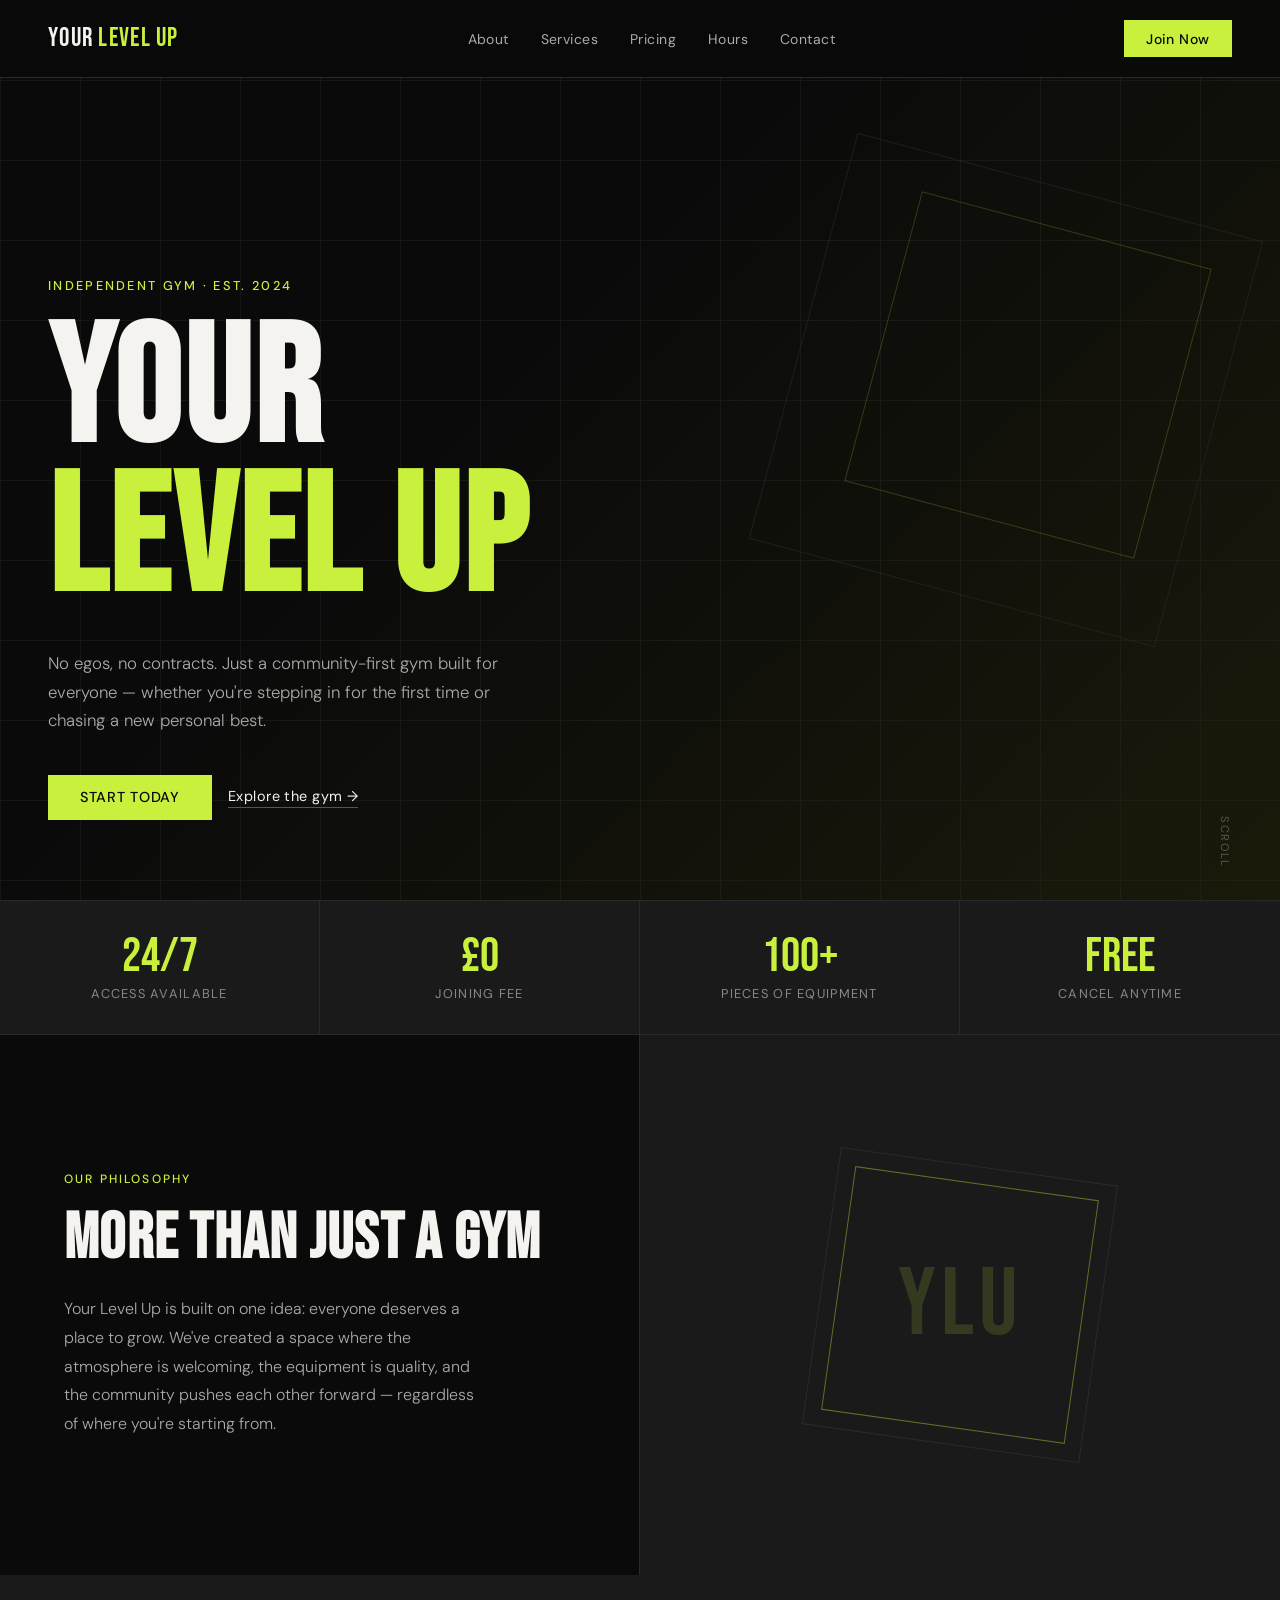
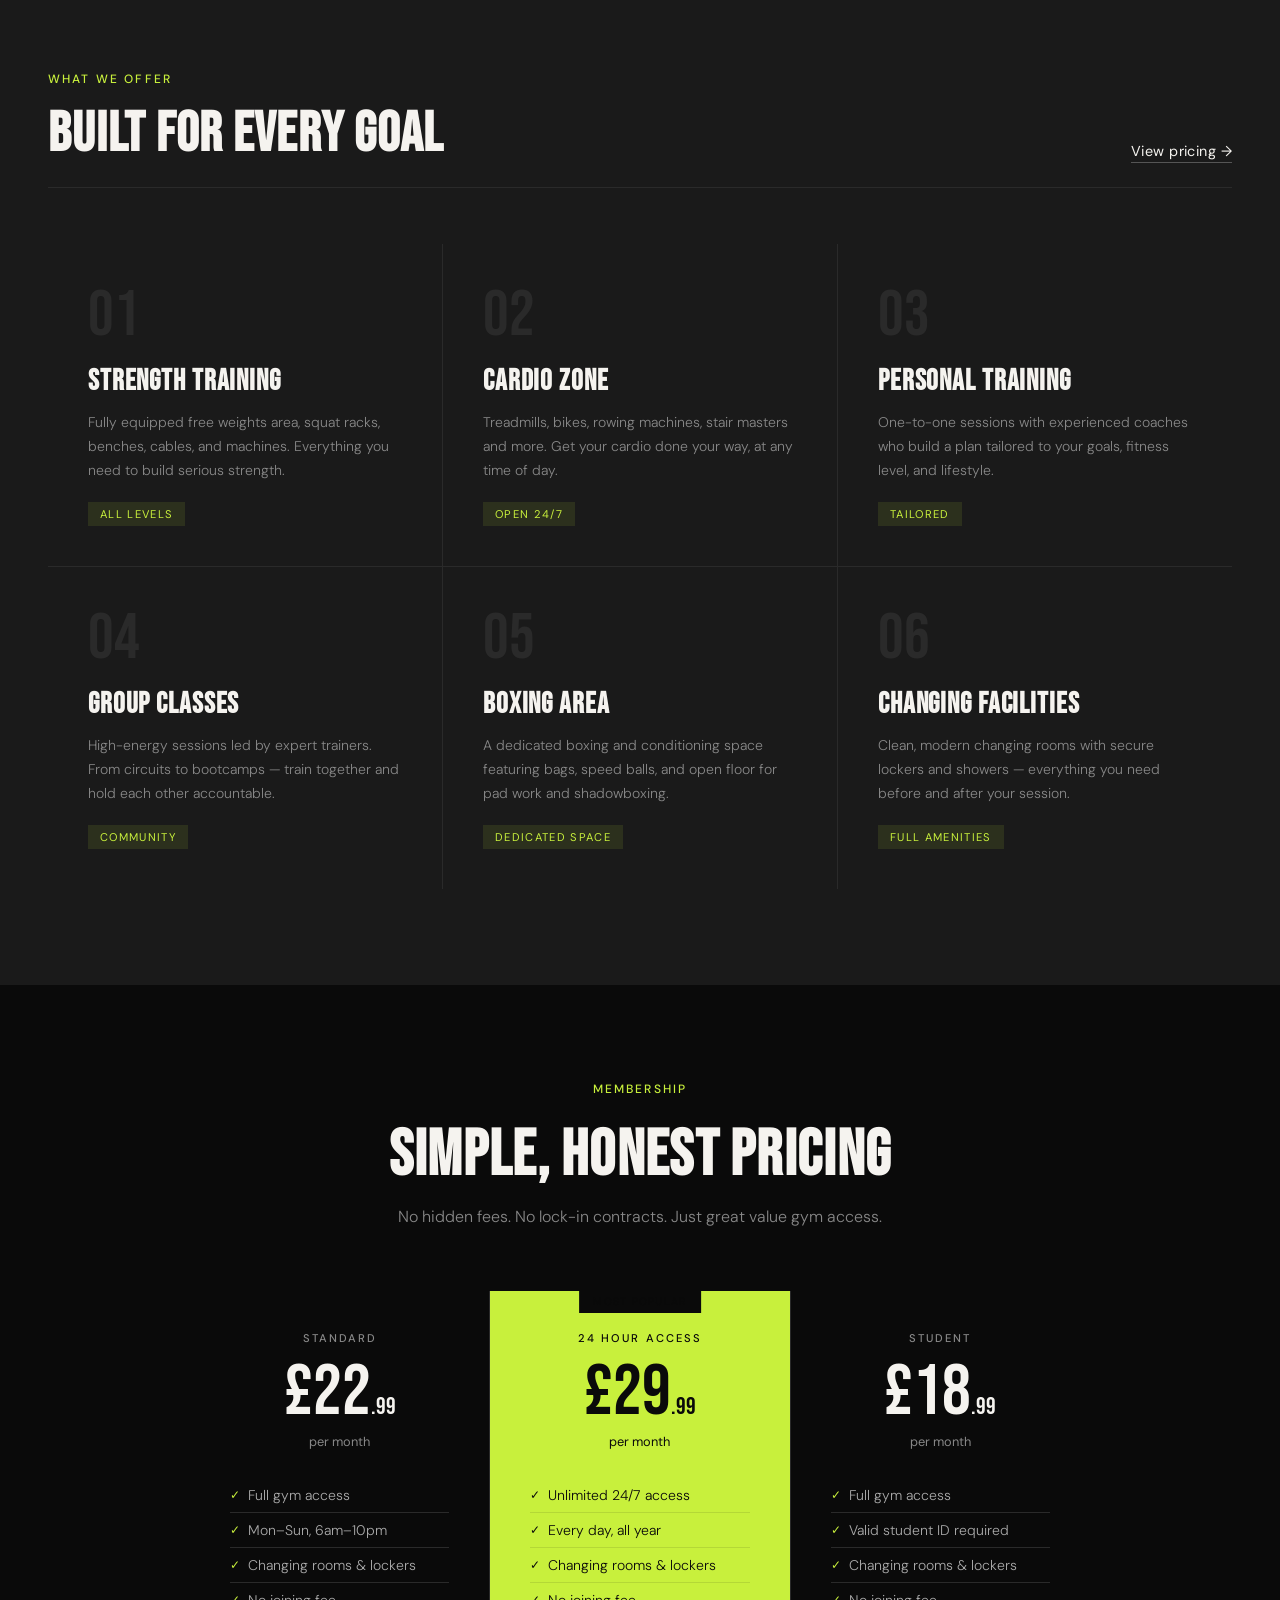
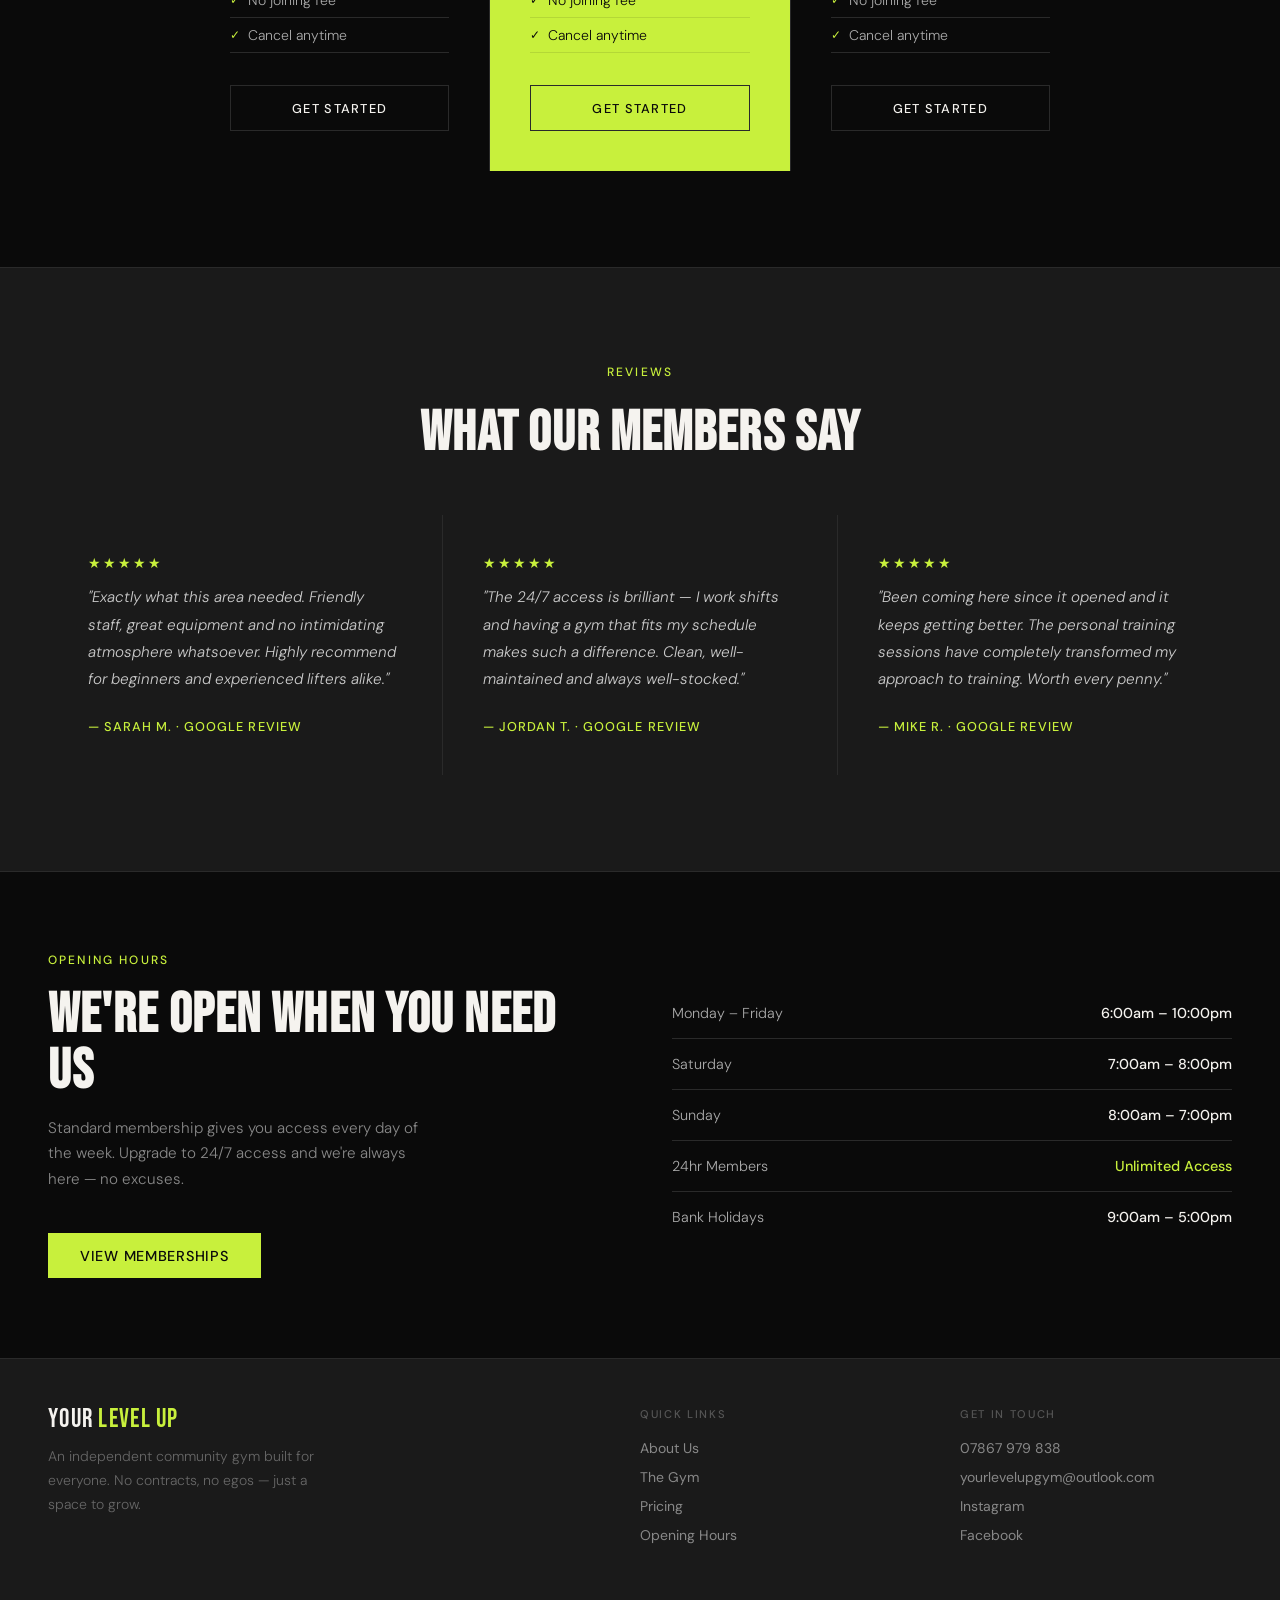
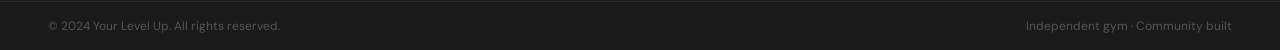
==== commit 775da636: "Change 'Get Started' button style to outline" ====
--- a/index.html
+++ b/index.html
@@ -156,7 +156,7 @@
         <li>No joining fee</li>
         <li>Cancel anytime</li>
       </ul>
-      <a href="#" class="price-btn price-btn-dark">Get Started</a>
+      <a href="#" class="price-btn price-btn-outline">Get Started</a>
     </div>
     <div class="price-card">
       <div class="price-label">Student</div>
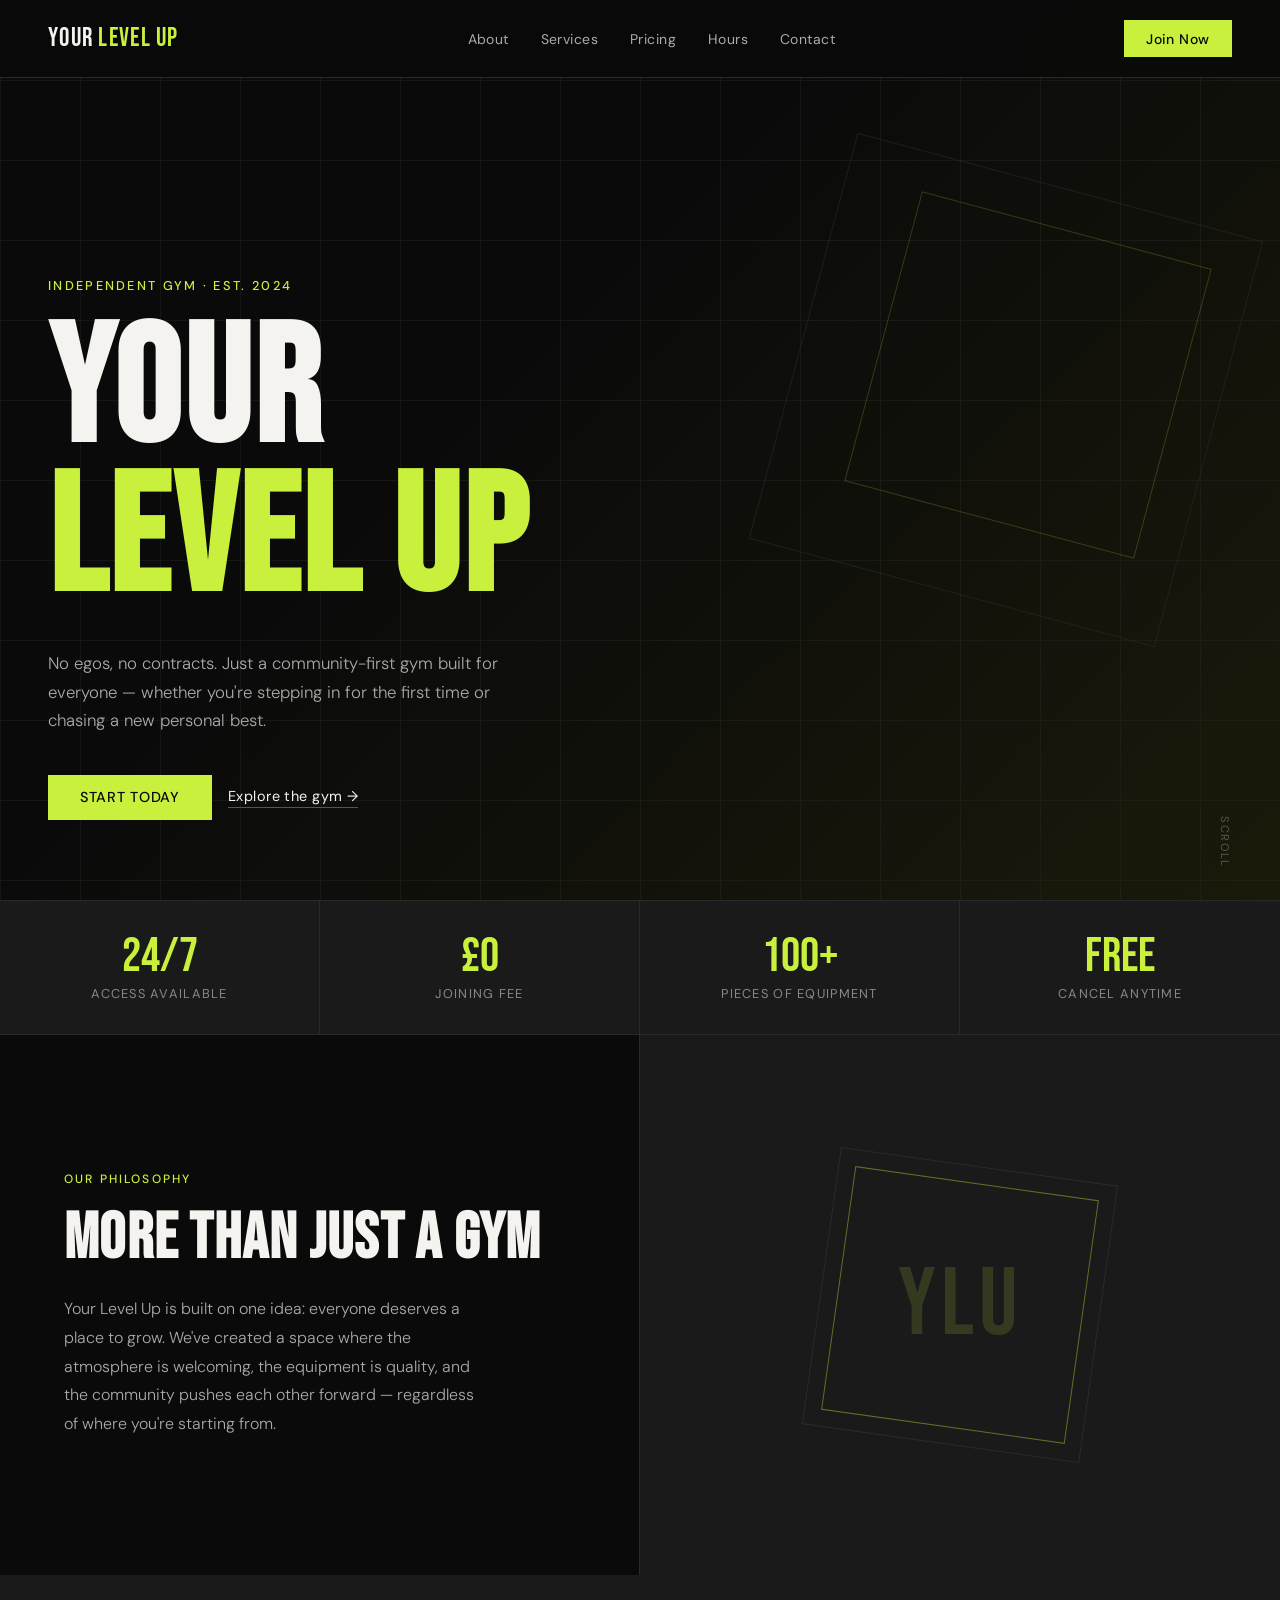
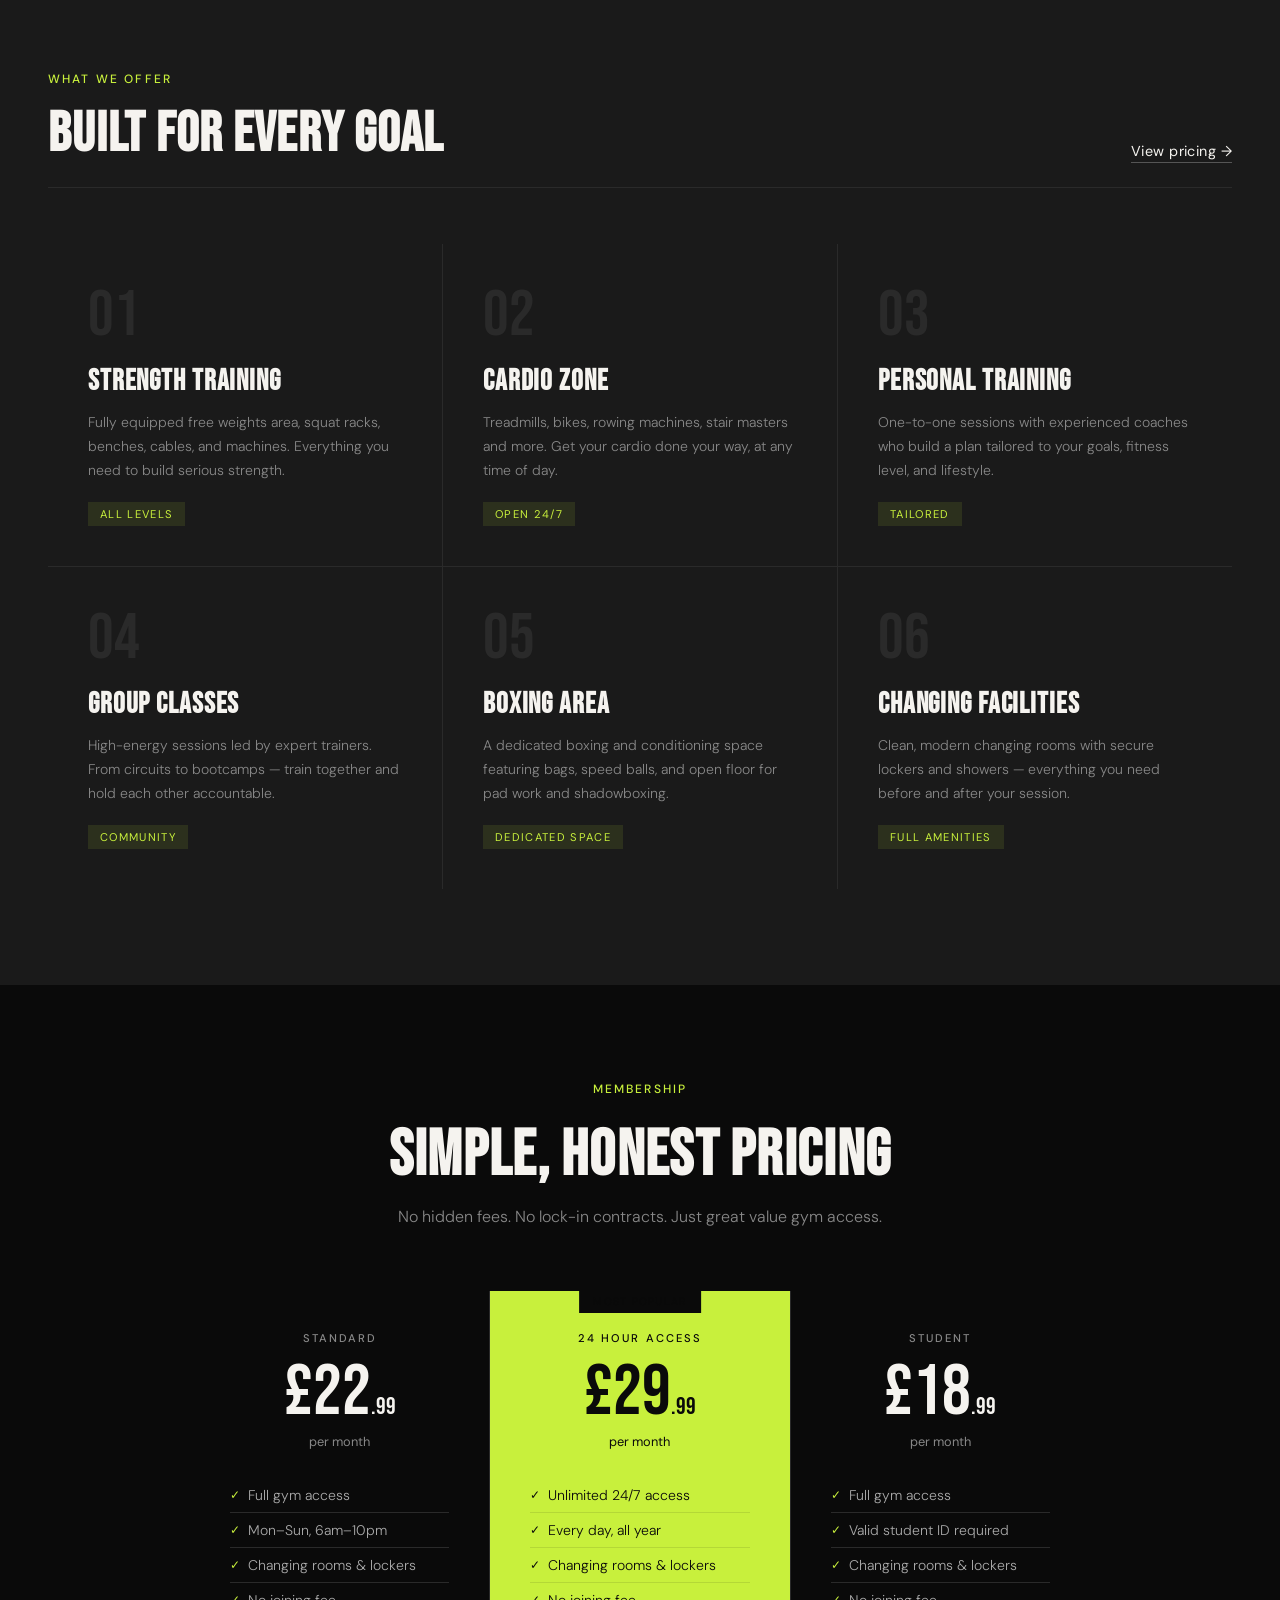
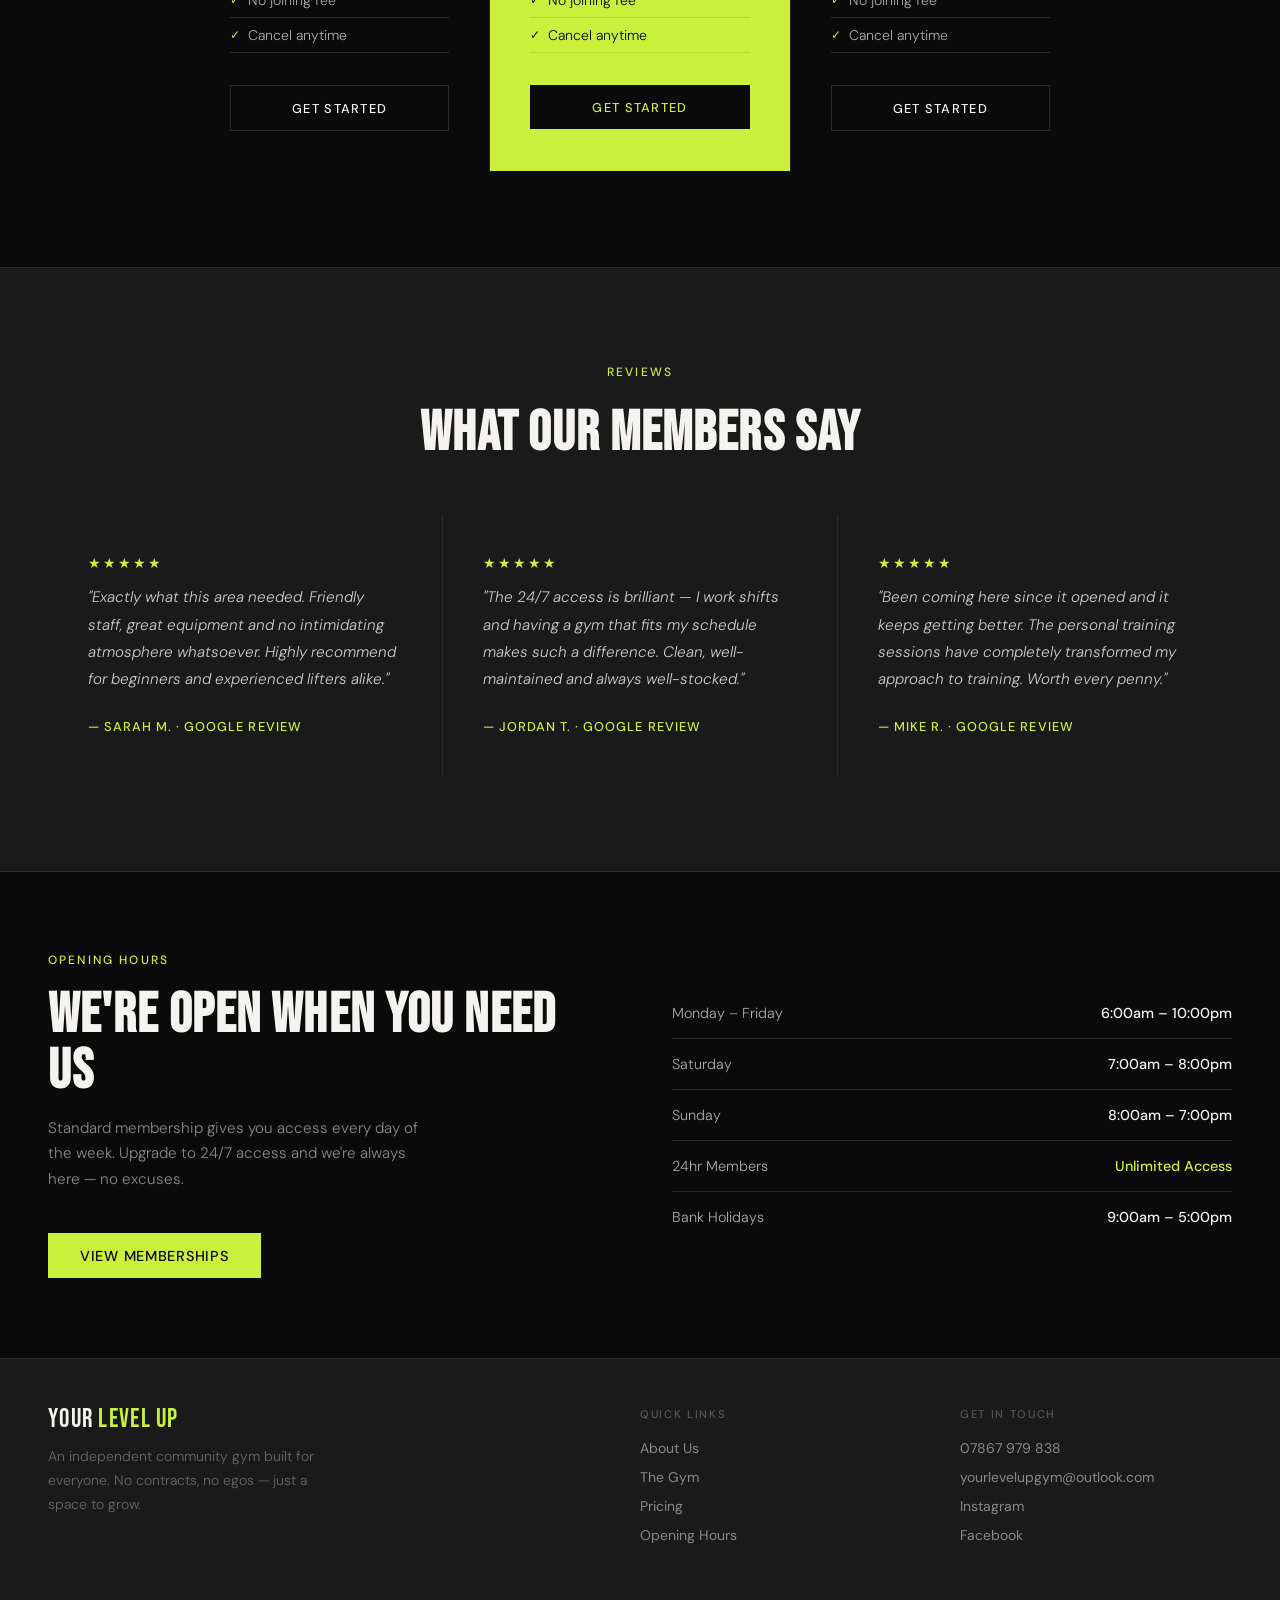
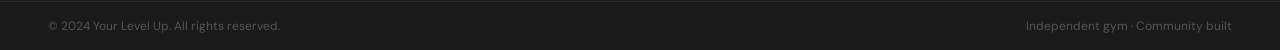
==== commit 4391dc0b: "Add files via upload" ====
--- a/index.html
+++ b/index.html
@@ -156,7 +156,7 @@
         <li>No joining fee</li>
         <li>Cancel anytime</li>
       </ul>
-      <a href="#" class="price-btn price-btn-outline">Get Started</a>
+      <a href="#" class="price-btn price-btn-dark" style="color:#c8f03c !important;">Get Started</a>
     </div>
     <div class="price-card">
       <div class="price-label">Student</div>
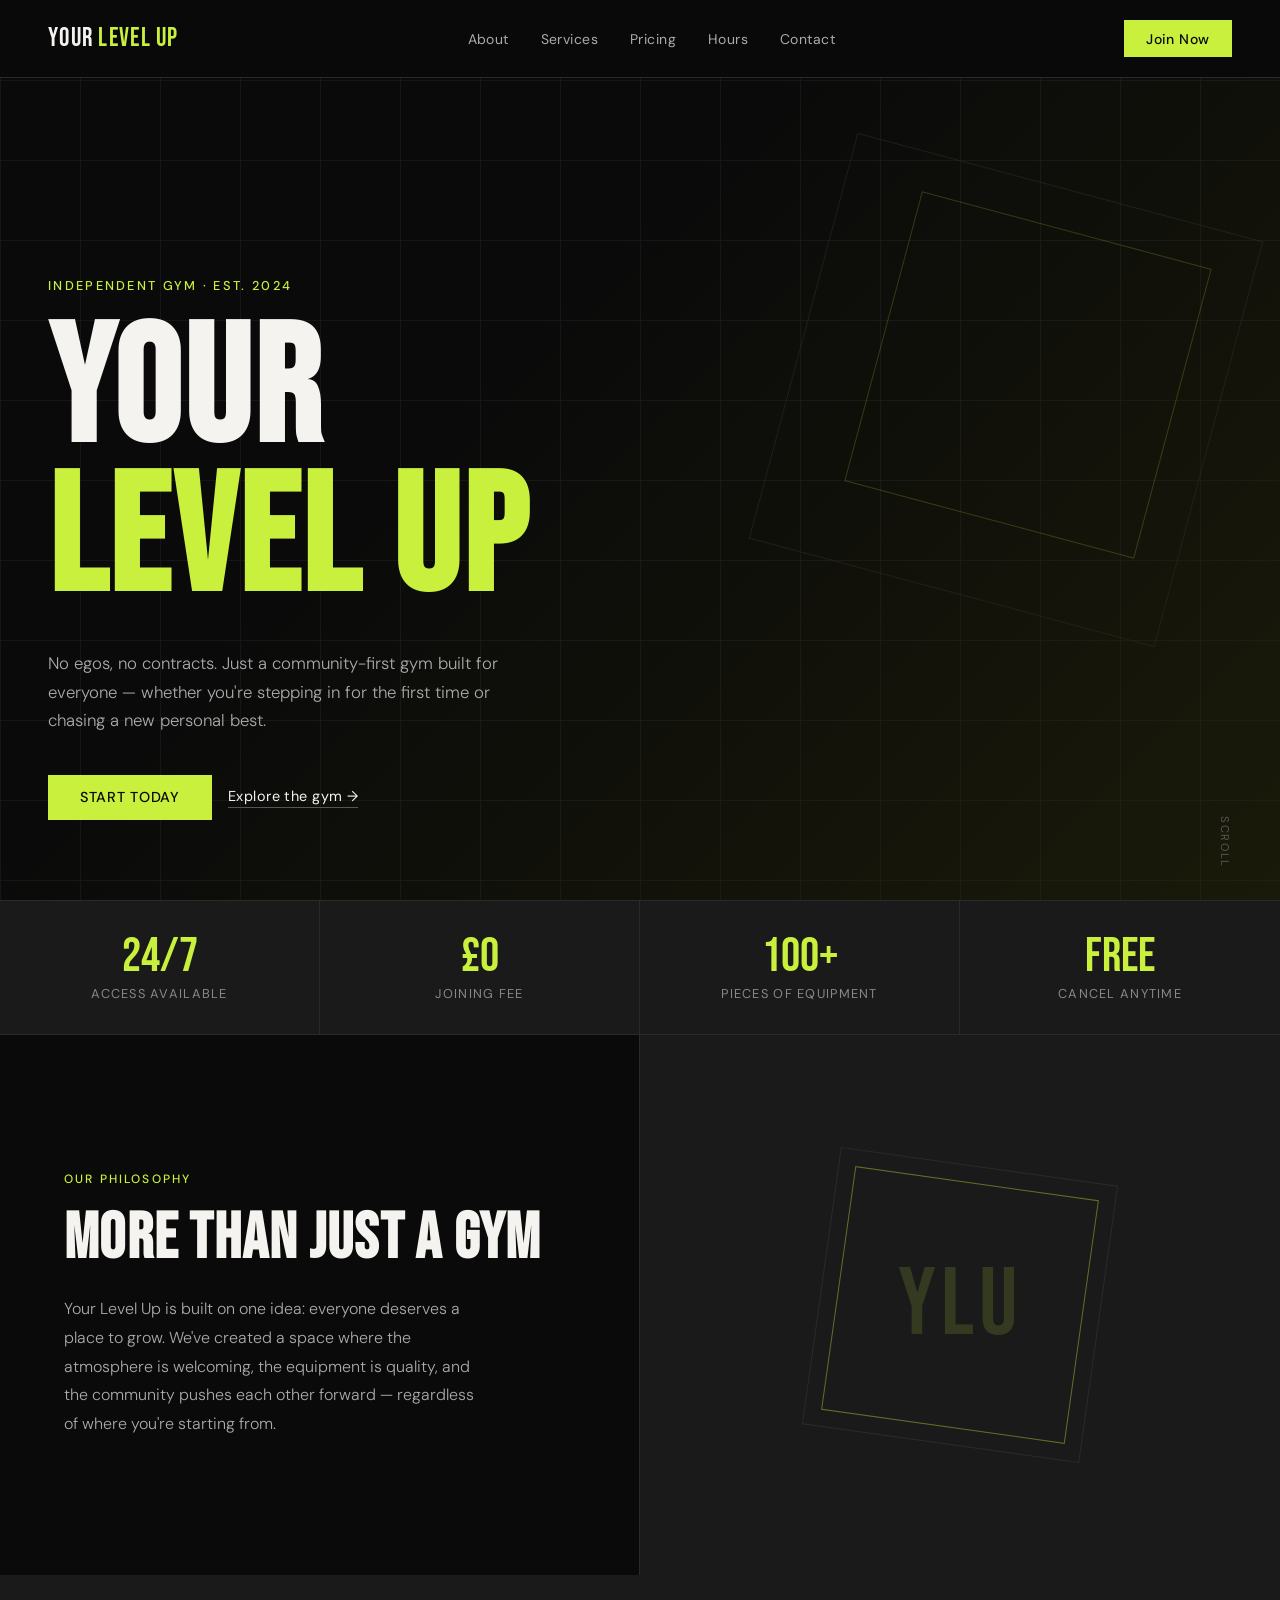
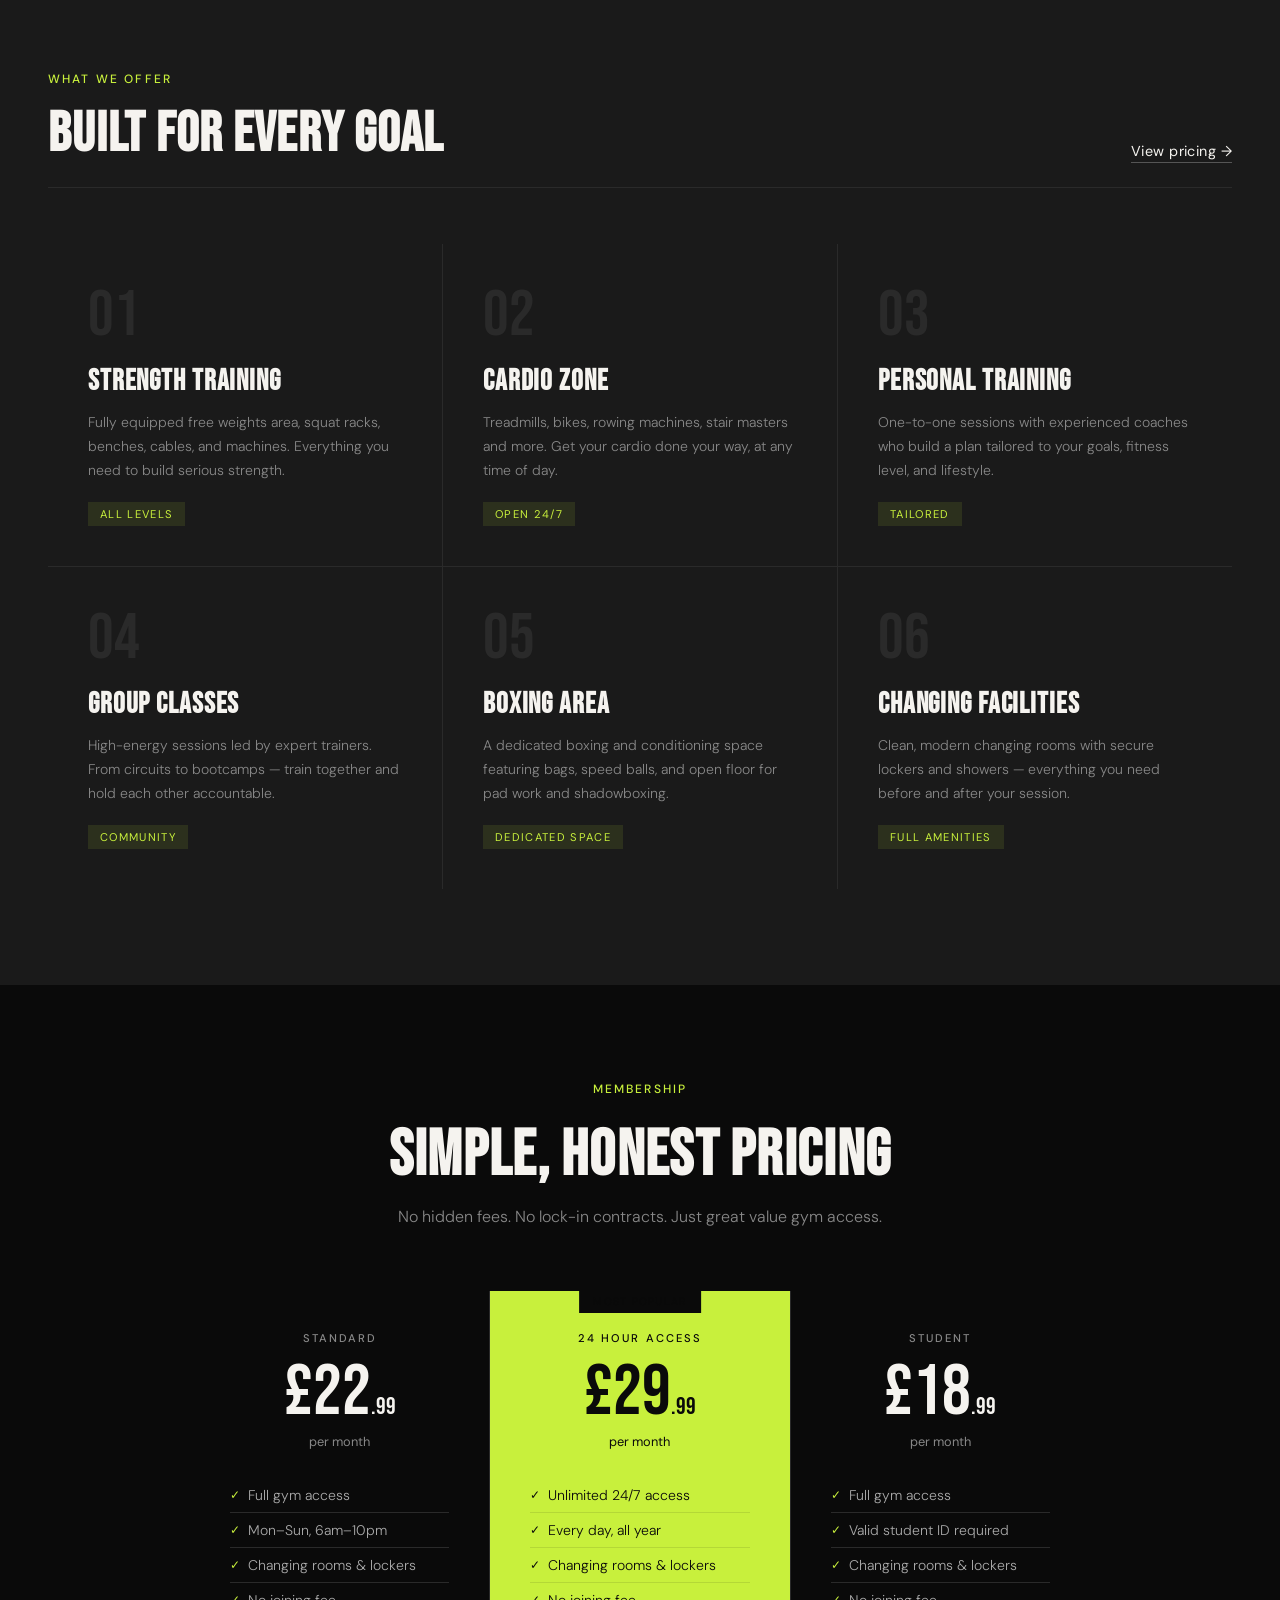
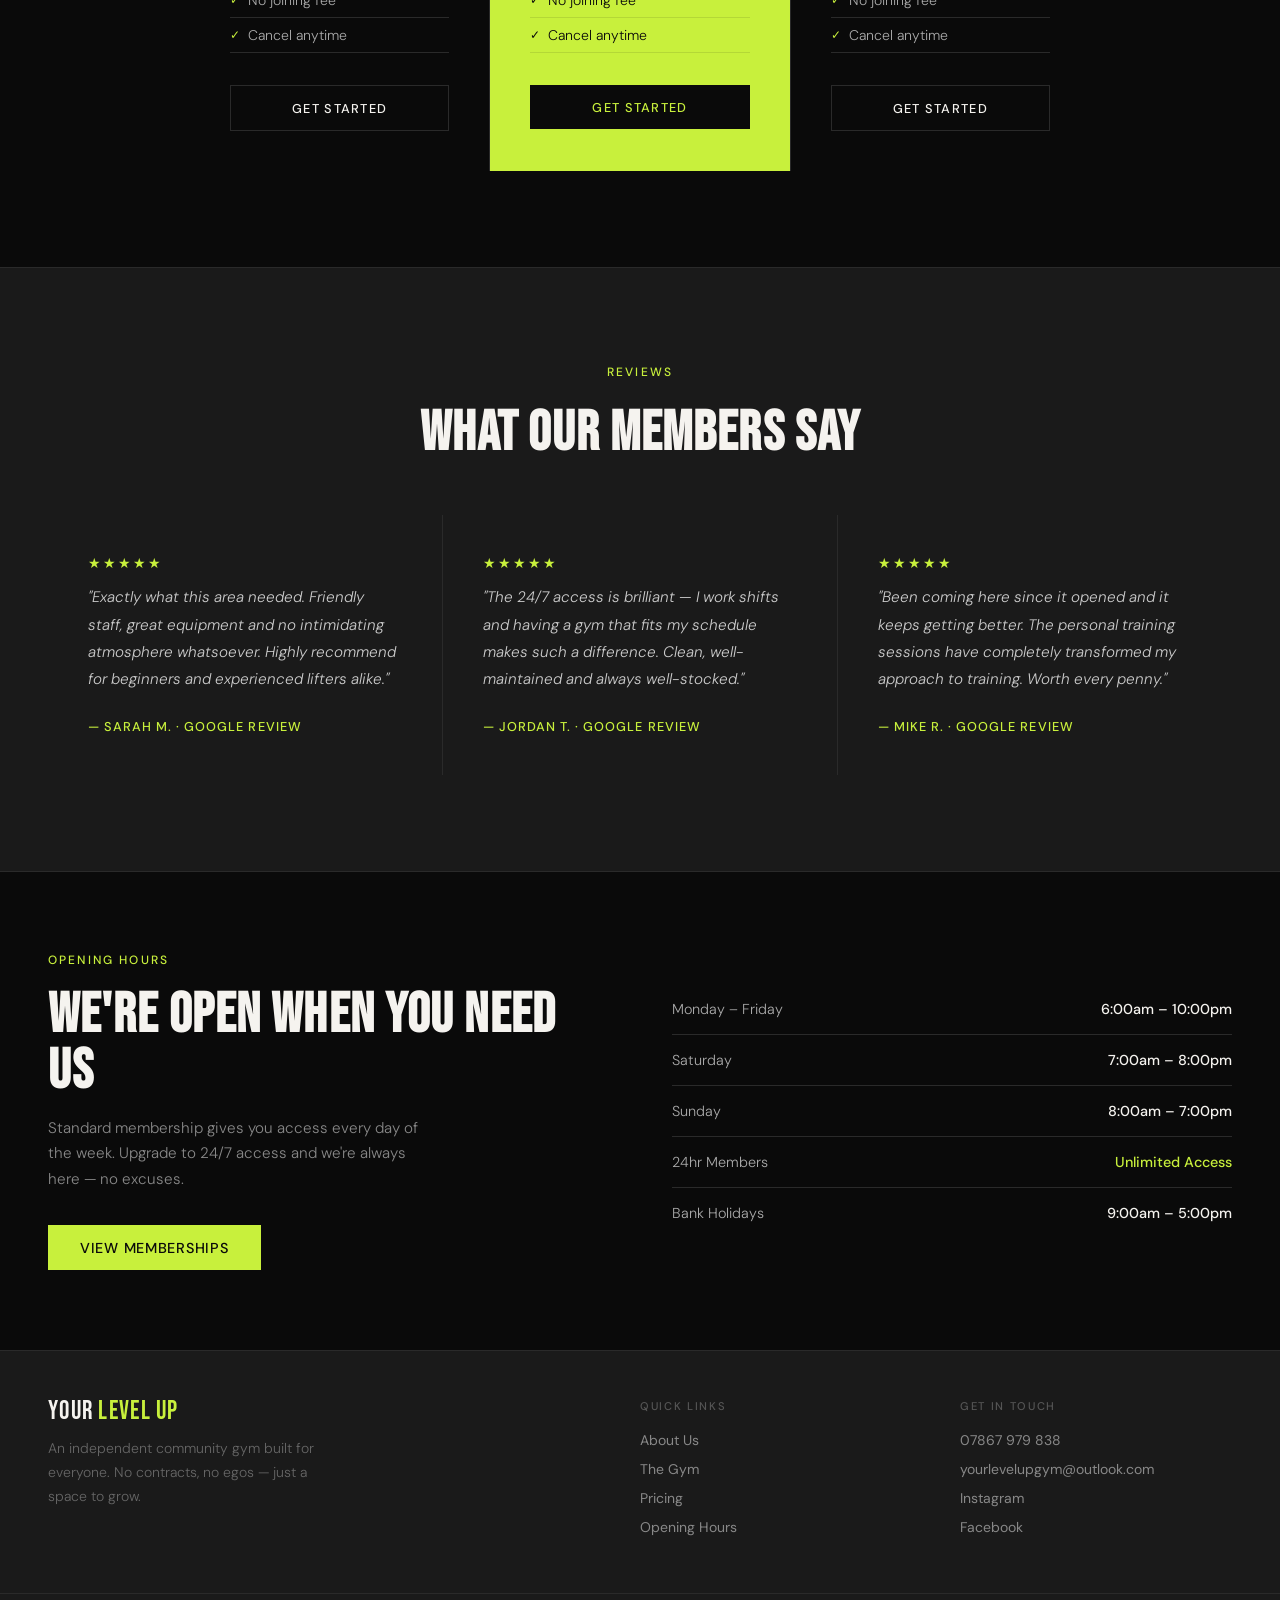
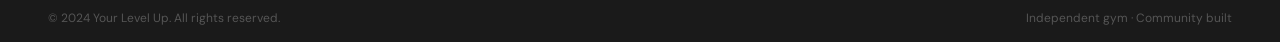
==== commit 614a9d6b: "Add files via upload" ====
--- a/index.html
+++ b/index.html
@@ -9,29 +9,39 @@
 </head>
 <body>
 
+<!-- MOBILE MENU OVERLAY -->
+<div class="mobile-menu" id="mobileMenu">
+  <a href="#about" onclick="closeMenu()">About</a>
+  <a href="#services" onclick="closeMenu()">Services</a>
+  <a href="#pricing" onclick="closeMenu()">Pricing</a>
+  <a href="#hours" onclick="closeMenu()">Hours</a>
+  <a href="#contact" onclick="closeMenu()">Contact</a>
+  <a href="#pricing" class="mobile-menu-cta" onclick="closeMenu()">Join Now</a>
+</div>
+
 <!-- NAV -->
 <nav>
   <a href="#" class="nav-logo">YOUR <span>LEVEL UP</span></a>
-  <ul class="nav-links" id="navLinks">
-    <li><a href="#about" onclick="closeMenu()">About</a></li>
-    <li><a href="#services" onclick="closeMenu()">Services</a></li>
-    <li><a href="#pricing" onclick="closeMenu()">Pricing</a></li>
-    <li><a href="#hours" onclick="closeMenu()">Hours</a></li>
-    <li><a href="#contact" onclick="closeMenu()">Contact</a></li>
-    <li class="nav-cta-mobile"><a href="#pricing" onclick="closeMenu()">Join Now</a></li>
+  <ul class="nav-links">
+    <li><a href="#about">About</a></li>
+    <li><a href="#services">Services</a></li>
+    <li><a href="#pricing">Pricing</a></li>
+    <li><a href="#hours">Hours</a></li>
+    <li><a href="#contact">Contact</a></li>
   </ul>
   <a href="#pricing" class="nav-cta nav-cta-desktop">Join Now</a>
   <button class="nav-hamburger" id="navHamburger" aria-label="Toggle menu" onclick="toggleMenu()">
     <span></span><span></span><span></span>
   </button>
 </nav>
+
 <script>
   function toggleMenu() {
-    document.getElementById('navLinks').classList.toggle('open');
+    document.getElementById('mobileMenu').classList.toggle('open');
     document.getElementById('navHamburger').classList.toggle('active');
   }
   function closeMenu() {
-    document.getElementById('navLinks').classList.remove('open');
+    document.getElementById('mobileMenu').classList.remove('open');
     document.getElementById('navHamburger').classList.remove('active');
   }
 </script>
--- a/style.css
+++ b/style.css
@@ -13,13 +13,10 @@
   --white: #f5f3ef;
   --lime: #c8f03c;
   --mid: #1a1a1a;
-  --muted: #4a4a4a;
   --border: #2a2a2a;
 }
 
-html {
-  scroll-behavior: smooth;
-}
+html { scroll-behavior: smooth; }
 
 body {
   font-family: 'DM Sans', sans-serif;
@@ -29,6 +26,50 @@
 }
 
 /* =============================================
+   MOBILE MENU OVERLAY
+   ============================================= */
+
+.mobile-menu {
+  display: none;
+  position: fixed;
+  top: 0;
+  left: 0;
+  width: 100vw;
+  height: 100vh;
+  background: #0a0a0a;
+  z-index: 999;
+  flex-direction: column;
+  align-items: center;
+  justify-content: center;
+  gap: 2rem;
+}
+
+.mobile-menu.open {
+  display: flex;
+}
+
+.mobile-menu a {
+  font-family: 'Bebas Neue', sans-serif;
+  font-size: 2.5rem;
+  color: #aaa;
+  text-decoration: none;
+  letter-spacing: 0.08em;
+  transition: color 0.2s;
+}
+
+.mobile-menu a:hover {
+  color: var(--white);
+}
+
+.mobile-menu-cta {
+  background: var(--lime);
+  color: var(--black) !important;
+  padding: 0.6rem 2rem;
+  font-size: 1.8rem !important;
+  margin-top: 0.5rem;
+}
+
+/* =============================================
    NAVIGATION
    ============================================= */
 
@@ -37,12 +78,12 @@
   top: 0;
   left: 0;
   right: 0;
-  z-index: 100;
+  z-index: 1000;
   display: flex;
   align-items: center;
   justify-content: space-between;
   padding: 1.25rem 3rem;
-  background: rgba(10, 10, 10, 0.92);
+  background: rgba(10,10,10,0.95);
   backdrop-filter: blur(8px);
   border-bottom: 1px solid var(--border);
 }
@@ -56,9 +97,7 @@
   line-height: 1;
 }
 
-.nav-logo span {
-  color: var(--lime);
-}
+.nav-logo span { color: var(--lime); }
 
 .nav-links {
   display: flex;
@@ -75,9 +114,7 @@
   transition: color 0.2s;
 }
 
-.nav-links a:hover {
-  color: var(--white);
-}
+.nav-links a:hover { color: var(--white); }
 
 .nav-cta {
   background: var(--lime);
@@ -90,9 +127,31 @@
   transition: opacity 0.2s;
 }
 
-.nav-cta:hover {
-  opacity: 0.85;
-}
+.nav-cta:hover { opacity: 0.85; }
+
+.nav-hamburger {
+  display: none;
+  flex-direction: column;
+  gap: 5px;
+  background: none;
+  border: none;
+  cursor: pointer;
+  padding: 4px;
+  z-index: 1001;
+  position: relative;
+}
+
+.nav-hamburger span {
+  display: block;
+  width: 24px;
+  height: 2px;
+  background: var(--white);
+  transition: transform 0.3s, opacity 0.3s;
+}
+
+.nav-hamburger.active span:nth-child(1) { transform: translateY(7px) rotate(45deg); }
+.nav-hamburger.active span:nth-child(2) { opacity: 0; }
+.nav-hamburger.active span:nth-child(3) { transform: translateY(-7px) rotate(-45deg); }
 
 /* =============================================
    HERO
@@ -127,10 +186,8 @@
 
 .hero-accent {
   position: absolute;
-  top: 20%;
-  right: 5%;
-  width: 420px;
-  height: 420px;
+  top: 20%; right: 5%;
+  width: 420px; height: 420px;
   border: 1px solid #2a2a2a;
   transform: rotate(15deg);
   opacity: 0.6;
@@ -138,10 +195,8 @@
 
 .hero-accent2 {
   position: absolute;
-  top: 25%;
-  right: 8%;
-  width: 300px;
-  height: 300px;
+  top: 25%; right: 8%;
+  width: 300px; height: 300px;
   border: 1px solid var(--lime);
   transform: rotate(15deg);
   opacity: 0.2;
@@ -166,10 +221,7 @@
   margin-bottom: 2rem;
 }
 
-.hero h1 .line2 {
-  color: var(--lime);
-  display: block;
-}
+.hero h1 .line2 { color: var(--lime); display: block; }
 
 .hero-sub {
   position: relative;
@@ -190,8 +242,7 @@
 
 .hero-scroll {
   position: absolute;
-  bottom: 2rem;
-  right: 3rem;
+  bottom: 2rem; right: 3rem;
   writing-mode: vertical-rl;
   font-size: 0.7rem;
   letter-spacing: 0.15em;
@@ -216,9 +267,7 @@
   display: inline-block;
 }
 
-.btn-primary:hover {
-  opacity: 0.85;
-}
+.btn-primary:hover { opacity: 0.85; }
 
 .btn-ghost {
   color: var(--white);
@@ -231,9 +280,7 @@
   transition: border-color 0.2s;
 }
 
-.btn-ghost:hover {
-  border-color: var(--white);
-}
+.btn-ghost:hover { border-color: var(--white); }
 
 /* =============================================
    STATS STRIP
@@ -253,9 +300,7 @@
   text-align: center;
 }
 
-.stat:last-child {
-  border-right: none;
-}
+.stat:last-child { border-right: none; }
 
 .stat-num {
   font-family: 'Bebas Neue', sans-serif;
@@ -300,9 +345,7 @@
   font-weight: 500;
 }
 
-.section-tag.center {
-  text-align: center;
-}
+.section-tag.center { text-align: center; }
 
 .about-text h2 {
   font-family: 'Bebas Neue', sans-serif;
@@ -330,8 +373,7 @@
 }
 
 .about-visual-inner {
-  width: 280px;
-  height: 280px;
+  width: 280px; height: 280px;
   border: 1px solid var(--border);
   transform: rotate(8deg);
   display: flex;
@@ -395,9 +437,7 @@
   transition: background 0.3s;
 }
 
-.service-card:hover {
-  background: #222;
-}
+.service-card:hover { background: #222; }
 
 .service-num {
   font-family: 'Bebas Neue', sans-serif;
@@ -424,7 +464,7 @@
 
 .service-tag {
   display: inline-block;
-  background: rgba(200, 240, 60, 0.1);
+  background: rgba(200,240,60,0.1);
   color: var(--lime);
   font-size: 0.7rem;
   letter-spacing: 0.12em;
@@ -477,17 +517,9 @@
   position: relative;
 }
 
-.price-card.featured {
-  background: var(--lime);
-}
-
-.price-card.featured * {
-  color: var(--black) !important;
-}
-
-.price-card:not(.featured):hover {
-  background: #111;
-}
+.price-card.featured { background: var(--lime); }
+.price-card.featured * { color: var(--black) !important; }
+.price-card:not(.featured):hover { background: #111; }
 
 .price-label {
   font-size: 0.7rem;
@@ -519,9 +551,7 @@
   margin-bottom: 0.25rem;
 }
 
-.price-pence {
-  font-size: 1.5rem;
-}
+.price-pence { font-size: 1.5rem; }
 
 .price-period {
   font-size: 0.8rem;
@@ -553,13 +583,8 @@
   flex-shrink: 0;
 }
 
-.price-card.featured .price-features li {
-  border-bottom-color: rgba(0, 0, 0, 0.1);
-}
-
-.price-card.featured .price-features li::before {
-  color: var(--black);
-}
+.price-card.featured .price-features li { border-bottom-color: rgba(0,0,0,0.1); }
+.price-card.featured .price-features li::before { color: var(--black); }
 
 .price-btn {
   display: block;
@@ -582,9 +607,7 @@
   color: var(--white);
 }
 
-.price-btn-outline:hover {
-  background: var(--mid);
-}
+.price-btn-outline:hover { background: var(--mid); }
 
 .price-btn-dark {
   background: var(--black);
@@ -593,6 +616,7 @@
 
 .price-btn-dark:hover {
   opacity: 0.85;
+  color: var(--lime) !important;
 }
 
 /* =============================================
@@ -680,10 +704,6 @@
   margin-bottom: 2rem;
 }
 
-.hours-cta {
-  margin-top: 0.5rem;
-}
-
 .hours-row {
   display: flex;
   justify-content: space-between;
@@ -692,23 +712,10 @@
   font-size: 0.9rem;
 }
 
-.hours-row:last-child {
-  border-bottom: none;
-}
-
-.hours-day {
-  color: #aaa;
-  font-weight: 300;
-}
-
-.hours-time {
-  color: var(--white);
-  font-weight: 500;
-}
-
-.hours-time.highlight {
-  color: var(--lime);
-}
+.hours-row:last-child { border-bottom: none; }
+.hours-day { color: #aaa; font-weight: 300; }
+.hours-time { color: var(--white); font-weight: 500; }
+.hours-time.highlight { color: var(--lime); }
 
 /* =============================================
    FOOTER
@@ -744,13 +751,8 @@
   font-weight: 500;
 }
 
-.footer-col ul {
-  list-style: none;
-}
-
-.footer-col li {
-  margin-bottom: 0.5rem;
-}
+.footer-col ul { list-style: none; }
+.footer-col li { margin-bottom: 0.5rem; }
 
 .footer-col a {
   color: #888;
@@ -759,9 +761,7 @@
   transition: color 0.2s;
 }
 
-.footer-col a:hover {
-  color: var(--white);
-}
+.footer-col a:hover { color: var(--white); }
 
 .footer-bottom {
   background: var(--mid);
@@ -772,49 +772,7 @@
   align-items: center;
 }
 
-.footer-bottom p {
-  font-size: 0.75rem;
-  color: #555;
-}
-
-/* =============================================
-   HAMBURGER MENU
-   ============================================= */
-
-.nav-hamburger {
-  display: none;
-  flex-direction: column;
-  gap: 5px;
-  background: none;
-  border: none;
-  cursor: pointer;
-  padding: 4px;
-  z-index: 200;
-}
-
-.nav-hamburger span {
-  display: block;
-  width: 24px;
-  height: 2px;
-  background: var(--white);
-  transition: transform 0.3s, opacity 0.3s;
-}
-
-.nav-hamburger.active span:nth-child(1) {
-  transform: translateY(7px) rotate(45deg);
-}
-
-.nav-hamburger.active span:nth-child(2) {
-  opacity: 0;
-}
-
-.nav-hamburger.active span:nth-child(3) {
-  transform: translateY(-7px) rotate(-45deg);
-}
-
-.nav-cta-mobile {
-  display: none;
-}
+.footer-bottom p { font-size: 0.75rem; color: #555; }
 
 /* =============================================
    RESPONSIVE — TABLET (max 900px)
@@ -822,166 +780,39 @@
 
 @media (max-width: 900px) {
 
-  nav {
-    padding: 1rem 1.5rem;
-  }
-
-  .nav-links {
-    display: none;
-    position: fixed;
-    top: 0;
-    left: 0;
-    right: 0;
-    bottom: 0;
-    background: rgba(10, 10, 10, 0.98);
-    flex-direction: column;
-    align-items: center;
-    justify-content: center;
-    gap: 2rem;
-    z-index: 150;
-  }
-
-  .nav-links.open {
-    display: flex;
-  }
-
-  .nav-links a {
-    font-size: 1.5rem;
-    letter-spacing: 0.1em;
-  }
-
-  .nav-cta-desktop {
-    display: none;
-  }
-
-  .nav-cta-mobile {
-    display: block;
-    margin-top: 1rem;
-  }
-
-  .nav-cta-mobile a {
-    background: var(--lime);
-    color: var(--black) !important;
-    padding: 0.75rem 2rem;
-    font-size: 0.9rem !important;
-    font-weight: 500;
-    letter-spacing: 0.05em;
-    text-transform: uppercase;
-  }
-
-  .nav-hamburger {
-    display: flex;
-  }
-
-  /* HERO */
-  .hero {
-    padding: 80px 1.5rem 4rem;
-  }
-
-  .hero h1 {
-    font-size: clamp(4rem, 18vw, 7rem);
-  }
-
-  .hero-sub {
-    font-size: 0.95rem;
-  }
-
-  /* STATS */
-  .stats {
-    grid-template-columns: repeat(2, 1fr);
-  }
-
-  .stat:nth-child(2) {
-    border-right: none;
-  }
-
-  .stat:nth-child(3) {
-    border-top: 1px solid var(--border);
-  }
-
-  .stat:nth-child(4) {
-    border-top: 1px solid var(--border);
-    border-right: none;
-  }
-
-  /* ABOUT */
-  .about {
-    grid-template-columns: 1fr;
-    min-height: auto;
-  }
-
-  .about-text {
-    padding: 4rem 1.5rem;
-    border-right: none;
-    border-bottom: 1px solid var(--border);
-  }
-
-  .about-visual {
-    min-height: 280px;
-  }
-
-  /* SERVICES */
-  .services {
-    padding: 4rem 1.5rem;
-  }
-
-  .services-header {
-    flex-direction: column;
-    align-items: flex-start;
-    gap: 1rem;
-  }
-
-  .services-grid {
-    grid-template-columns: repeat(2, 1fr);
-  }
-
-  /* PRICING */
-  .pricing {
-    padding: 4rem 1.5rem;
-  }
-
-  .pricing-grid {
-    grid-template-columns: 1fr;
-    max-width: 420px;
-  }
-
-  .price-card.featured {
-    order: -1;
-  }
-
-  /* TESTIMONIALS */
-  .testimonials {
-    padding: 4rem 1.5rem;
-  }
-
-  .testimonials-grid {
-    grid-template-columns: 1fr;
-  }
-
-  /* HOURS */
-  .hours {
-    grid-template-columns: 1fr;
-    padding: 4rem 1.5rem;
-    gap: 2.5rem;
-  }
-
-  /* FOOTER */
-  .footer-inner {
-    grid-template-columns: 1fr 1fr;
-    gap: 2rem;
-    padding: 2rem 1.5rem;
-  }
-
-  .footer-brand {
-    grid-column: 1 / -1;
-  }
-
-  .footer-bottom {
-    padding: 1rem 1.5rem;
-    flex-direction: column;
-    gap: 0.5rem;
-    text-align: center;
-  }
+  nav { padding: 1rem 1.5rem; }
+
+  .nav-links { display: none; }
+  .nav-cta-desktop { display: none; }
+  .nav-hamburger { display: flex; }
+
+  .hero { padding: 80px 1.5rem 4rem; }
+
+  .stats { grid-template-columns: repeat(2, 1fr); }
+  .stat:nth-child(2) { border-right: none; }
+  .stat:nth-child(3) { border-top: 1px solid var(--border); }
+  .stat:nth-child(4) { border-top: 1px solid var(--border); border-right: none; }
+
+  .about { grid-template-columns: 1fr; min-height: auto; }
+  .about-text { padding: 4rem 1.5rem; border-right: none; border-bottom: 1px solid var(--border); }
+  .about-visual { min-height: 280px; }
+
+  .services { padding: 4rem 1.5rem; }
+  .services-header { flex-direction: column; align-items: flex-start; gap: 1rem; }
+  .services-grid { grid-template-columns: repeat(2, 1fr); }
+
+  .pricing { padding: 4rem 1.5rem; }
+  .pricing-grid { grid-template-columns: 1fr; max-width: 420px; }
+  .price-card.featured { order: -1; }
+
+  .testimonials { padding: 4rem 1.5rem; }
+  .testimonials-grid { grid-template-columns: 1fr; }
+
+  .hours { grid-template-columns: 1fr; padding: 4rem 1.5rem; gap: 2.5rem; }
+
+  .footer-inner { grid-template-columns: 1fr 1fr; gap: 2rem; padding: 2rem 1.5rem; }
+  .footer-brand { grid-column: 1 / -1; }
+  .footer-bottom { padding: 1rem 1.5rem; flex-direction: column; gap: 0.5rem; text-align: center; }
 }
 
 /* =============================================
@@ -990,114 +821,35 @@
 
 @media (max-width: 600px) {
 
-  /* HERO */
-  .hero {
-    padding: 80px 1.25rem 3.5rem;
-  }
-
-  .hero h1 {
-    font-size: clamp(3.5rem, 22vw, 6rem);
-  }
-
-  .hero-sub {
-    font-size: 0.9rem;
-  }
-
-  .hero-btns {
-    flex-direction: column;
-    align-items: flex-start;
-    gap: 1.25rem;
-  }
-
-  .hero-scroll {
-    display: none;
-  }
-
-  /* STATS */
-  .stats {
-    grid-template-columns: repeat(2, 1fr);
-  }
-
-  .stat {
-    padding: 1.5rem 1rem;
-  }
-
-  .stat-num {
-    font-size: 2.25rem;
-  }
-
-  /* ABOUT */
-  .about-text {
-    padding: 3rem 1.25rem;
-  }
-
-  .about-text h2 {
-    font-size: 3rem;
-  }
-
-  /* SERVICES */
-  .services {
-    padding: 3rem 1.25rem;
-  }
-
-  .services-header h2 {
-    font-size: 2.75rem;
-  }
-
-  .services-grid {
-    grid-template-columns: 1fr;
-  }
-
-  .service-card {
-    padding: 2rem 1.25rem;
-  }
-
-  /* PRICING */
-  .pricing {
-    padding: 3rem 1.25rem;
-  }
-
-  .pricing-header h2 {
-    font-size: 3rem;
-  }
-
-  .pricing-grid {
-    max-width: 100%;
-  }
-
-  .price-card {
-    padding: 2rem 1.25rem;
-  }
-
-  /* TESTIMONIALS */
-  .testimonials {
-    padding: 3rem 1.25rem;
-  }
-
-  .testimonials h2 {
-    font-size: 2.75rem;
-  }
-
-  .testimonial {
-    padding: 2rem 1.25rem;
-  }
-
-  /* HOURS */
-  .hours {
-    padding: 3rem 1.25rem;
-  }
-
-  .hours-content h2 {
-    font-size: 2.75rem;
-  }
-
-  /* FOOTER */
-  .footer-inner {
-    grid-template-columns: 1fr;
-    padding: 2rem 1.25rem;
-  }
-
-  .footer-bottom {
-    padding: 1rem 1.25rem;
-  }
-}
+  .hero { padding: 80px 1.25rem 3.5rem; }
+  .hero h1 { font-size: clamp(3.5rem, 22vw, 6rem); }
+  .hero-sub { font-size: 0.9rem; }
+  .hero-btns { flex-direction: column; align-items: flex-start; gap: 1.25rem; }
+  .hero-scroll { display: none; }
+
+  .stat { padding: 1.5rem 1rem; }
+  .stat-num { font-size: 2.25rem; }
+
+  .about-text { padding: 3rem 1.25rem; }
+  .about-text h2 { font-size: 3rem; }
+
+  .services { padding: 3rem 1.25rem; }
+  .services-header h2 { font-size: 2.75rem; }
+  .services-grid { grid-template-columns: 1fr; }
+  .service-card { padding: 2rem 1.25rem; }
+
+  .pricing { padding: 3rem 1.25rem; }
+  .pricing-header h2 { font-size: 3rem; }
+  .pricing-grid { max-width: 100%; }
+  .price-card { padding: 2rem 1.25rem; }
+
+  .testimonials { padding: 3rem 1.25rem; }
+  .testimonials h2 { font-size: 2.75rem; }
+  .testimonial { padding: 2rem 1.25rem; }
+
+  .hours { padding: 3rem 1.25rem; }
+  .hours-content h2 { font-size: 2.75rem; }
+
+  .footer-inner { grid-template-columns: 1fr; padding: 2rem 1.25rem; }
+  .footer-bottom { padding: 1rem 1.25rem; }
+}
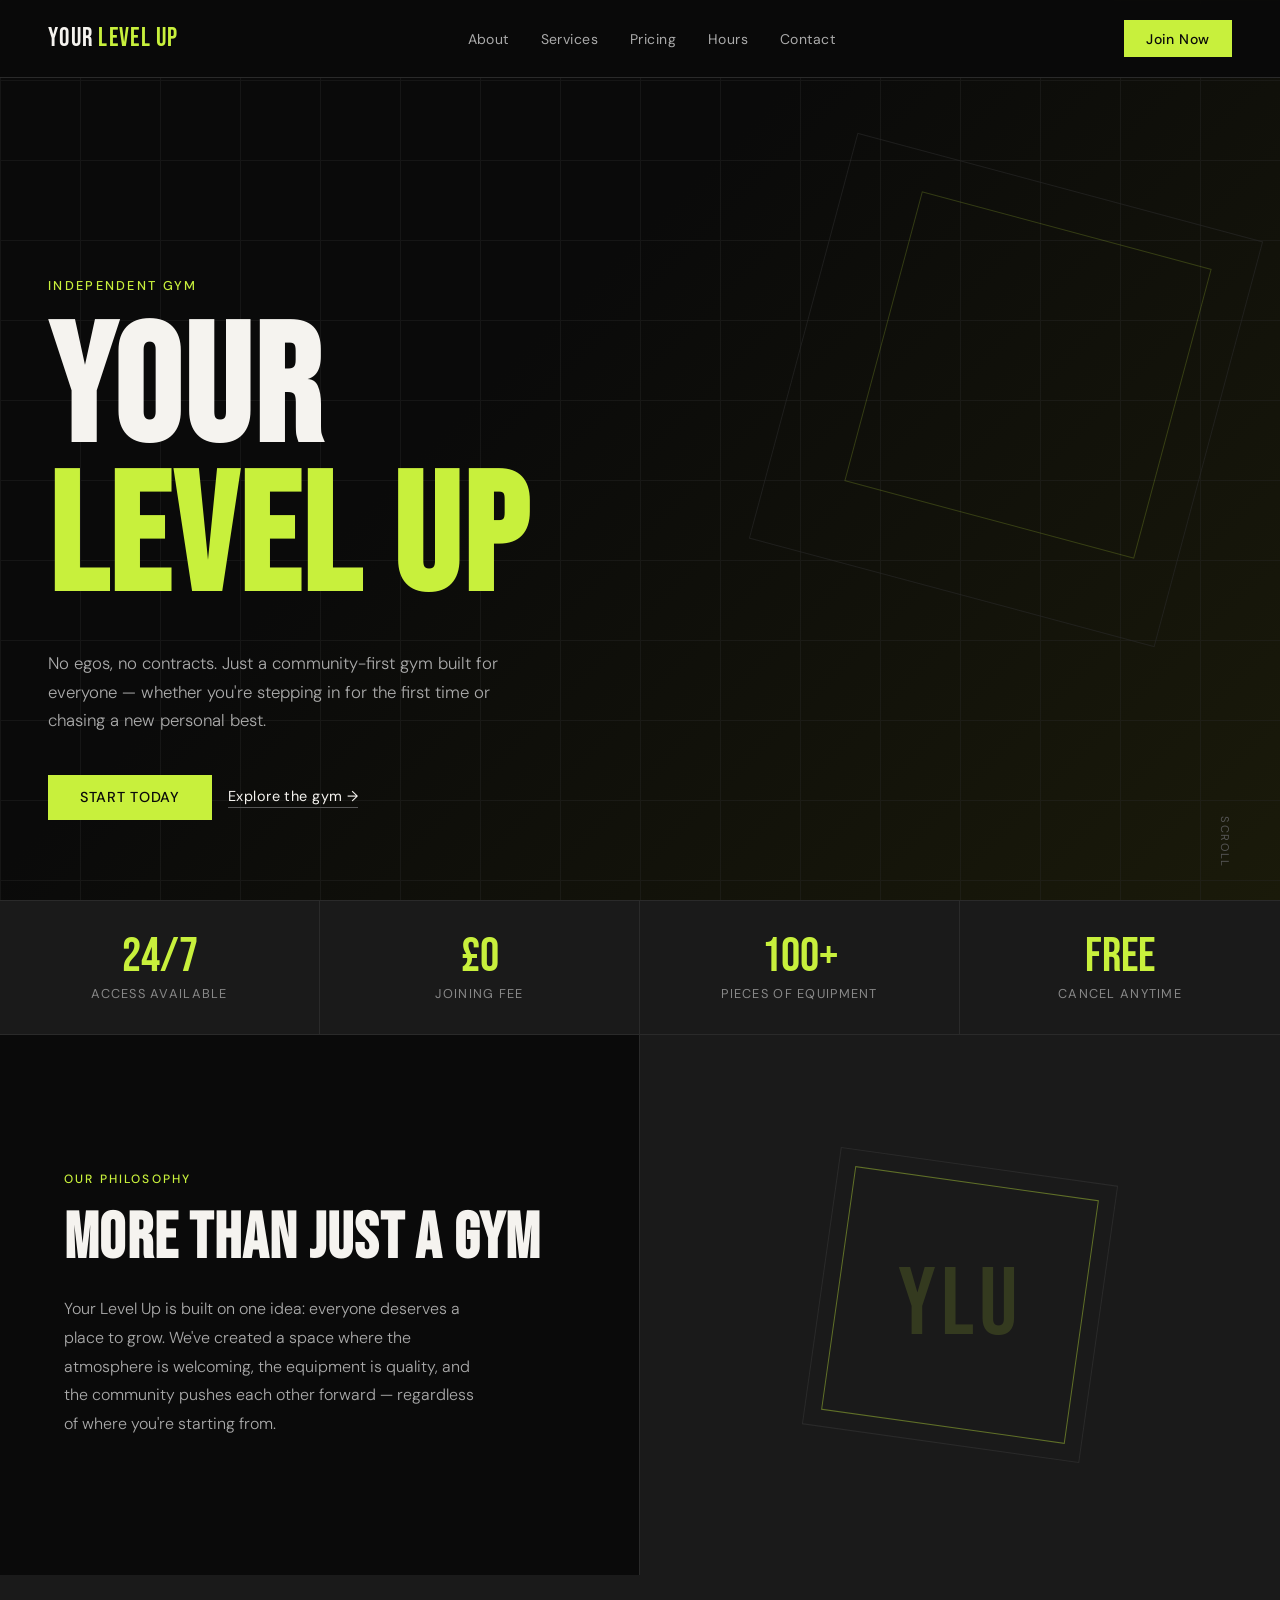
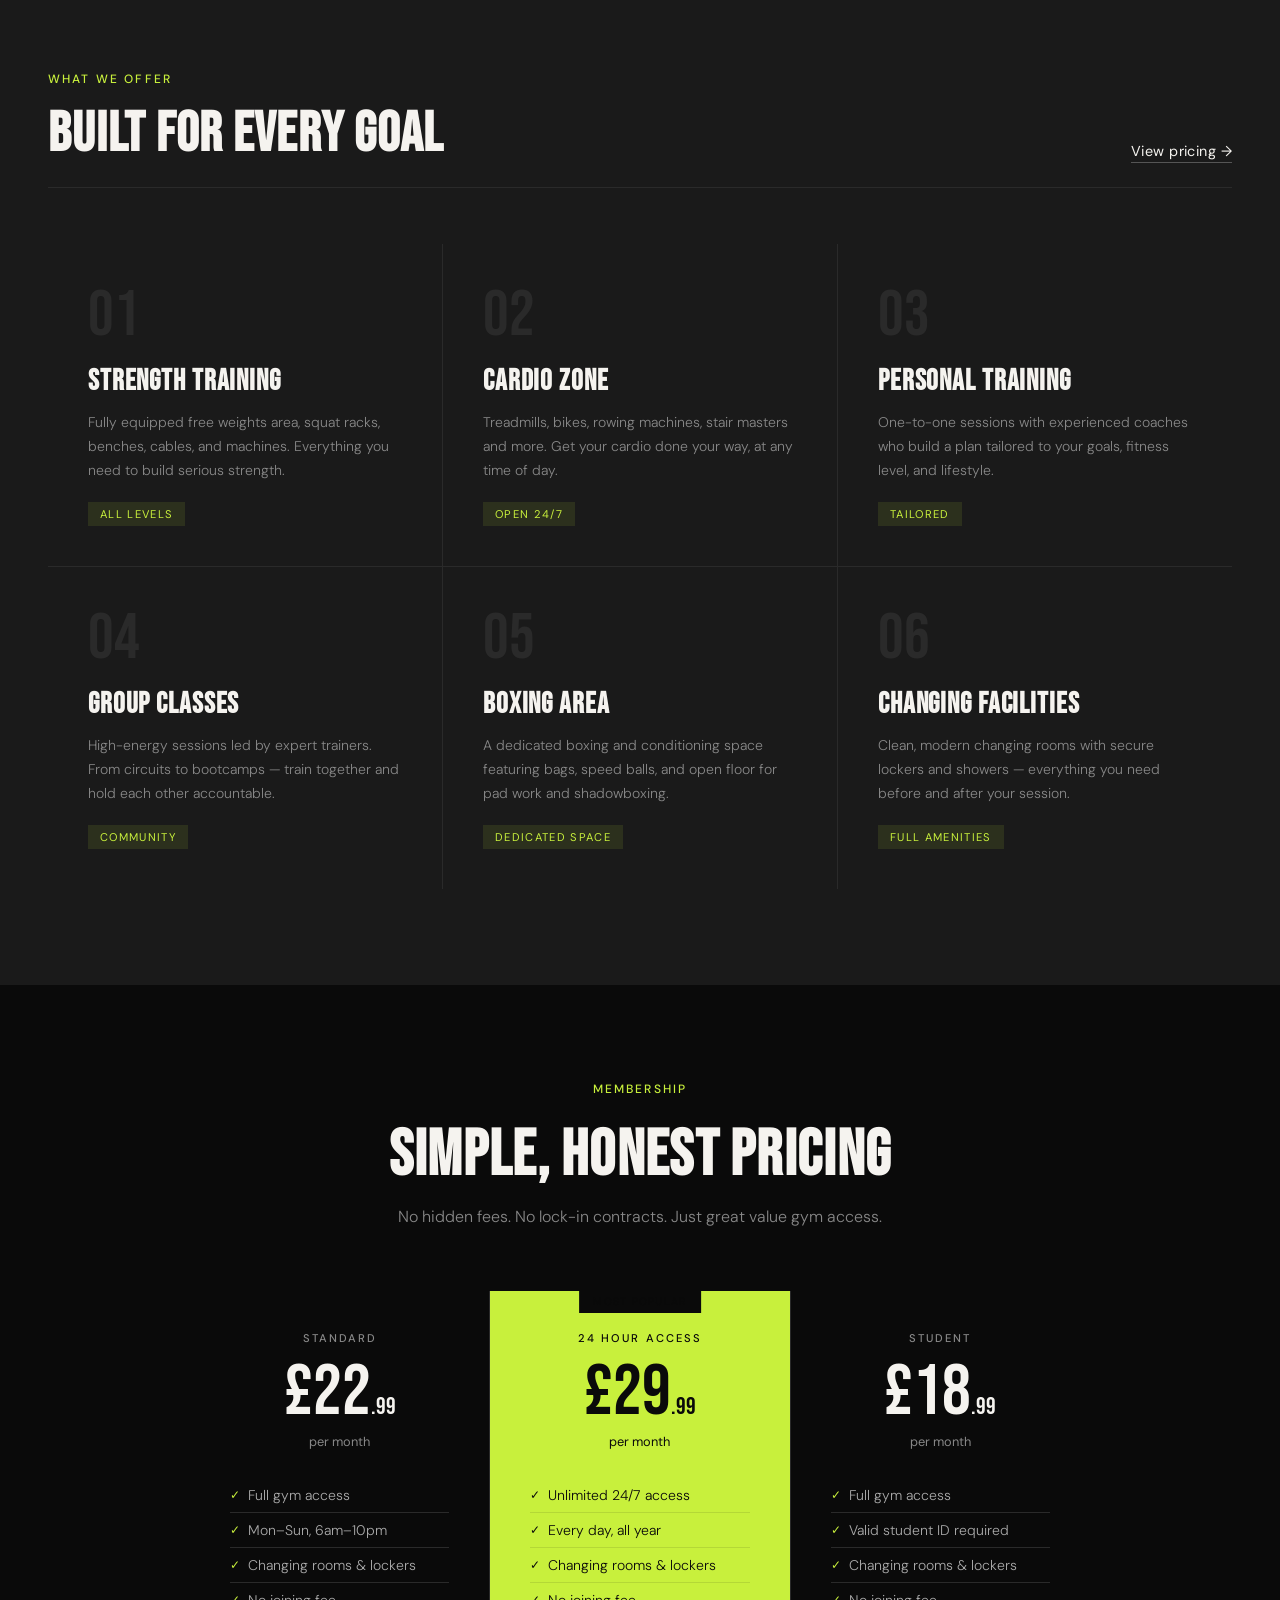
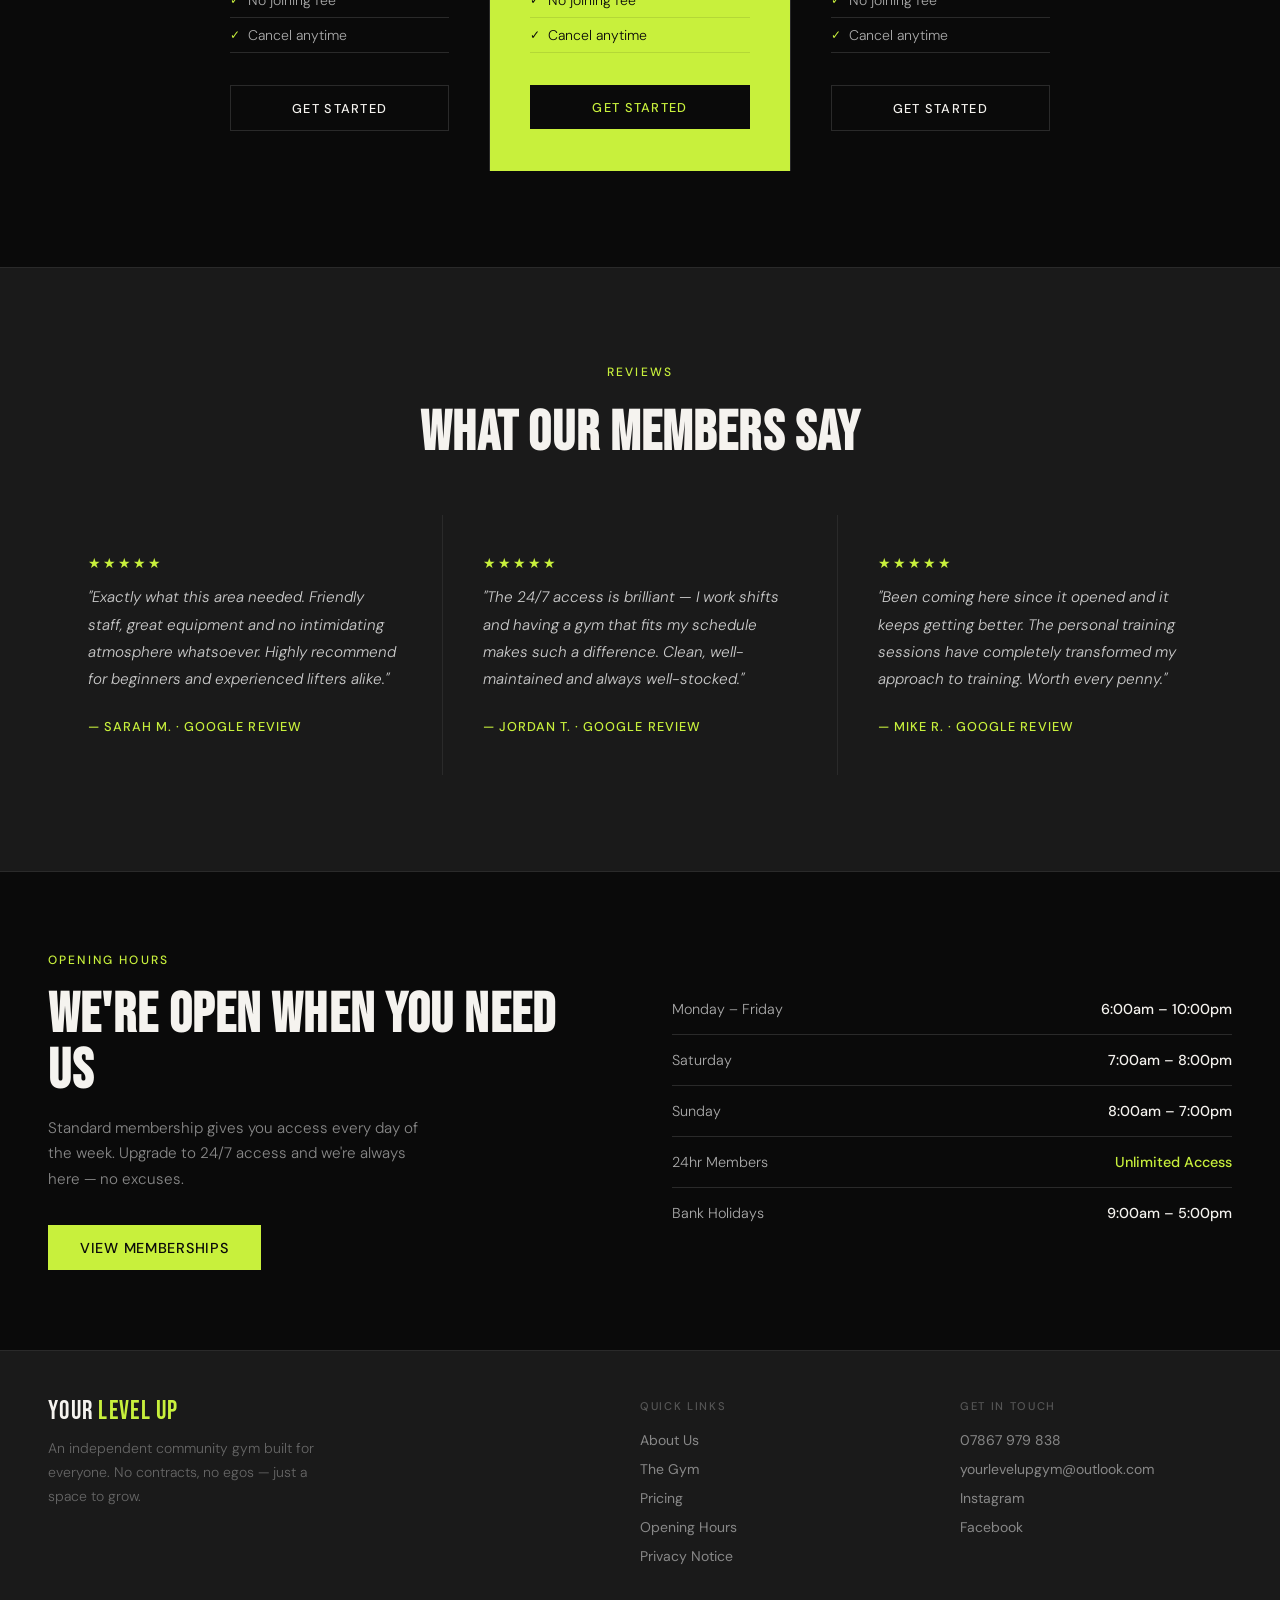
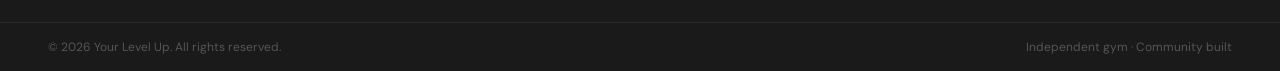
==== commit 01226419: "Rebrand to PT" ====
--- a/index.html
+++ b/index.html
@@ -52,7 +52,7 @@
   <div class="hero-grid"></div>
   <div class="hero-accent"></div>
   <div class="hero-accent2"></div>
-  <div class="hero-tag">Independent Gym · Est. 2024</div>
+  <div class="hero-tag">Independent Gym</div>
   <h1>YOUR<span class="line2">LEVEL UP</span></h1>
   <p class="hero-sub">No egos, no contracts. Just a community-first gym built for everyone — whether you're stepping in for the first time or chasing a new personal best.</p>
   <div class="hero-btns">
@@ -238,6 +238,7 @@
         <li><a href="#services">The Gym</a></li>
         <li><a href="#pricing">Pricing</a></li>
         <li><a href="#hours">Opening Hours</a></li>
+        <li><a href="privacy.html">Privacy Notice</a></li>
       </ul>
     </div>
     <div class="footer-col">
@@ -251,7 +252,7 @@
     </div>
   </div>
   <div class="footer-bottom">
-    <p>© 2024 Your Level Up. All rights reserved.</p>
+    <p>© 2026 Your Level Up. All rights reserved.</p>
     <p>Independent gym · Community built</p>
   </div>
 </footer>
--- a/style.css
+++ b/style.css
@@ -773,6 +773,70 @@
 }
 
 .footer-bottom p { font-size: 0.75rem; color: #555; }
+.footer-bottom a { color: #888; text-decoration: none; }
+.footer-bottom a:hover { color: var(--white); }
+
+/* =============================================
+   PRIVACY / TEXT PAGES
+   ============================================= */
+
+.prose {
+  max-width: 760px;
+  margin: 0 auto;
+  padding: 8rem 1.5rem 5rem;
+}
+
+.prose h1 {
+  font-family: 'Bebas Neue', sans-serif;
+  font-size: clamp(3rem, 8vw, 4.5rem);
+  letter-spacing: 0.02em;
+  line-height: 1;
+  margin-bottom: 0.5rem;
+}
+
+.prose h2 {
+  font-family: 'Bebas Neue', sans-serif;
+  font-size: 1.9rem;
+  letter-spacing: 0.03em;
+  margin: 2.5rem 0 0.75rem;
+}
+
+.prose p, .prose li {
+  color: #bbb;
+  font-weight: 300;
+  line-height: 1.8;
+  font-size: 1rem;
+}
+
+.prose p { margin-bottom: 1rem; }
+.prose ul { padding-left: 1.25rem; margin-bottom: 1rem; }
+.prose li { margin-bottom: 0.5rem; }
+.prose strong { color: var(--white); font-weight: 500; }
+.prose a { color: var(--lime); }
+.prose .meta { color: #888; font-size: 0.9rem; margin-bottom: 2rem; }
+
+.tw { overflow-x: auto; margin-bottom: 1rem; }
+
+.tbl {
+  width: 100%;
+  min-width: 560px;
+  border-collapse: collapse;
+  font-size: 0.9rem;
+}
+
+.tbl th, .tbl td {
+  text-align: left;
+  vertical-align: top;
+  padding: 0.75rem;
+  border-bottom: 1px solid var(--border);
+  color: #bbb;
+  font-weight: 300;
+  line-height: 1.6;
+}
+
+.tbl th { color: var(--lime); font-weight: 500; font-size: 0.75rem; letter-spacing: 0.12em; text-transform: uppercase; }
+
+.todo { background: var(--lime); color: var(--black); padding: 0 0.3rem; }
 
 /* =============================================
    RESPONSIVE — TABLET (max 900px)
@@ -820,6 +884,9 @@
    ============================================= */
 
 @media (max-width: 600px) {
+
+  .nav-logo { font-size: 1.35rem; white-space: nowrap; }
+  .nav-cta { white-space: nowrap; padding: 0.5rem 1rem; }
 
   .hero { padding: 80px 1.25rem 3.5rem; }
   .hero h1 { font-size: clamp(3.5rem, 22vw, 6rem); }
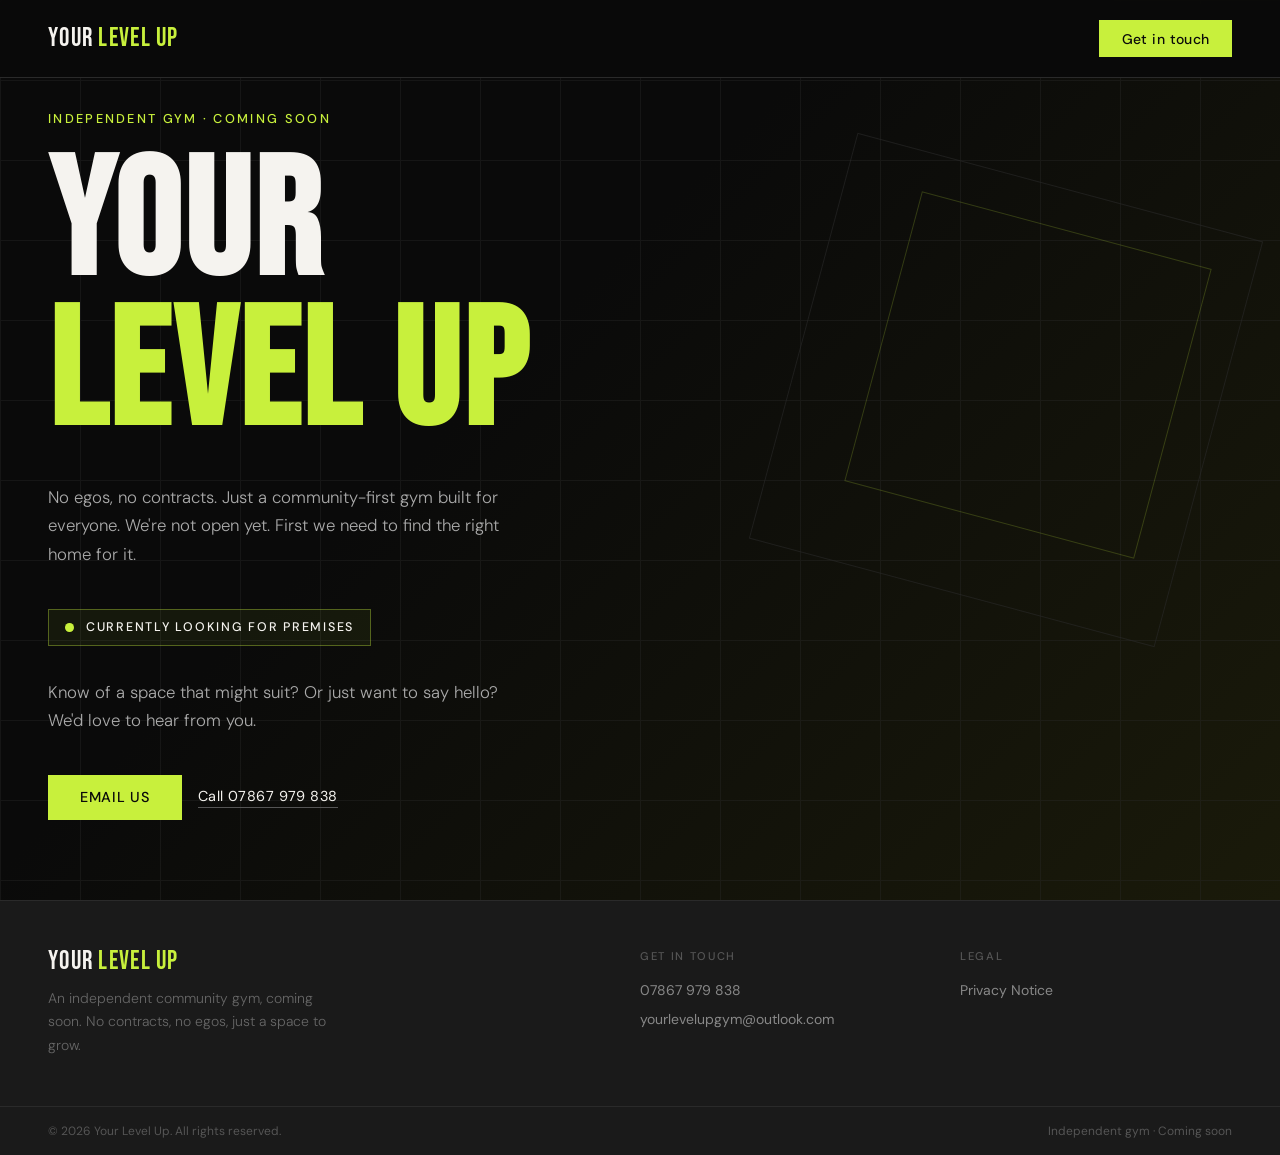
==== commit 1bce7726: "Replace homepage with 'looking for premises' holding page Update privacy notice date and remove the " ====
--- a/index.html
+++ b/index.html
@@ -1,259 +1,100 @@
 <!DOCTYPE html>
-<html lang="en">
+<html lang="en-GB">
 <head>
 <meta charset="UTF-8">
 <meta name="viewport" content="width=device-width, initial-scale=1.0">
-<title>Your Level Up – Independent Gym</title>
+<title>Your Level Up – Independent Gym, Coming Soon</title>
+<meta name="description" content="Your Level Up is an independent, community-first gym in the making. We're currently looking for the right premises. Get in touch if you can help.">
+<meta name="theme-color" content="#0a0a0a">
 <link rel="stylesheet" href="style.css">
 <link href="https://fonts.googleapis.com/css2?family=Bebas+Neue&family=DM+Sans:ital,wght@0,300;0,400;0,500;1,300&display=swap" rel="stylesheet">
+<style>
+.status {
+  position: relative;
+  align-self: flex-start;
+  display: inline-flex;
+  align-items: center;
+  gap: 0.75rem;
+  margin-bottom: 2rem;
+  padding: 0.6rem 1rem;
+  border: 1px solid rgba(200,240,60,0.35);
+  background: rgba(200,240,60,0.06);
+  font-size: 0.78rem;
+  font-weight: 500;
+  letter-spacing: 0.14em;
+  text-transform: uppercase;
+  color: var(--white);
+}
+.status-dot {
+  flex-shrink: 0;
+  width: 0.55rem;
+  height: 0.55rem;
+  border-radius: 50%;
+  background: var(--lime);
+  animation: ylu-pulse 2s infinite;
+}
+@keyframes ylu-pulse {
+  0%   { box-shadow: 0 0 0 0 rgba(200,240,60,0.6); }
+  70%  { box-shadow: 0 0 0 0.6rem rgba(200,240,60,0); }
+  100% { box-shadow: 0 0 0 0 rgba(200,240,60,0); }
+}
+@media (prefers-reduced-motion: reduce) {
+  .status-dot { animation: none; }
+}
+@media (max-width: 600px) {
+  .status { font-size: 0.7rem; letter-spacing: 0.1em; }
+}
+</style>
 </head>
 <body>
 
-<!-- MOBILE MENU OVERLAY -->
-<div class="mobile-menu" id="mobileMenu">
-  <a href="#about" onclick="closeMenu()">About</a>
-  <a href="#services" onclick="closeMenu()">Services</a>
-  <a href="#pricing" onclick="closeMenu()">Pricing</a>
-  <a href="#hours" onclick="closeMenu()">Hours</a>
-  <a href="#contact" onclick="closeMenu()">Contact</a>
-  <a href="#pricing" class="mobile-menu-cta" onclick="closeMenu()">Join Now</a>
-</div>
-
 <!-- NAV -->
 <nav>
-  <a href="#" class="nav-logo">YOUR <span>LEVEL UP</span></a>
-  <ul class="nav-links">
-    <li><a href="#about">About</a></li>
-    <li><a href="#services">Services</a></li>
-    <li><a href="#pricing">Pricing</a></li>
-    <li><a href="#hours">Hours</a></li>
-    <li><a href="#contact">Contact</a></li>
-  </ul>
-  <a href="#pricing" class="nav-cta nav-cta-desktop">Join Now</a>
-  <button class="nav-hamburger" id="navHamburger" aria-label="Toggle menu" onclick="toggleMenu()">
-    <span></span><span></span><span></span>
-  </button>
+  <a href="/" class="nav-logo">YOUR <span>LEVEL UP</span></a>
+  <a href="#contact" class="nav-cta">Get in touch</a>
 </nav>
 
-<script>
-  function toggleMenu() {
-    document.getElementById('mobileMenu').classList.toggle('open');
-    document.getElementById('navHamburger').classList.toggle('active');
-  }
-  function closeMenu() {
-    document.getElementById('mobileMenu').classList.remove('open');
-    document.getElementById('navHamburger').classList.remove('active');
-  }
-</script>
-
-<!-- HERO -->
-<section class="hero">
+<!-- HOLDING PAGE -->
+<main class="hero">
   <div class="hero-bg"></div>
   <div class="hero-grid"></div>
   <div class="hero-accent"></div>
   <div class="hero-accent2"></div>
-  <div class="hero-tag">Independent Gym</div>
+  <div class="hero-tag">Independent Gym · Coming Soon</div>
   <h1>YOUR<span class="line2">LEVEL UP</span></h1>
-  <p class="hero-sub">No egos, no contracts. Just a community-first gym built for everyone — whether you're stepping in for the first time or chasing a new personal best.</p>
+  <p class="hero-sub">No egos, no contracts. Just a community-first gym built for everyone. We're not open yet. First we need to find the right home for it.</p>
+  <div class="status"><span class="status-dot" aria-hidden="true"></span>Currently looking for premises</div>
+  <p class="hero-sub">Know of a space that might suit? Or just want to say hello? We'd love to hear from you.</p>
   <div class="hero-btns">
-    <a href="#pricing" class="btn-primary">Start Today</a>
-    <a href="#services" class="btn-ghost">Explore the gym →</a>
+    <a href="mailto:yourlevelupgym@outlook.com" class="btn-primary">Email us</a>
+    <a href="tel:07867979838" class="btn-ghost">Call 07867 979 838</a>
   </div>
-  <div class="hero-scroll">Scroll</div>
-</section>
-
-<!-- STATS STRIP -->
-<div class="stats">
-  <div class="stat"><div class="stat-num">24/7</div><div class="stat-label">Access Available</div></div>
-  <div class="stat"><div class="stat-num">£0</div><div class="stat-label">Joining Fee</div></div>
-  <div class="stat"><div class="stat-num">100+</div><div class="stat-label">Pieces of Equipment</div></div>
-  <div class="stat"><div class="stat-num">Free</div><div class="stat-label">Cancel Anytime</div></div>
-</div>
-
-<!-- ABOUT -->
-<section class="about" id="about">
-  <div class="about-text">
-    <div class="section-tag">Our Philosophy</div>
-    <h2>More Than Just a Gym</h2>
-    <p>Your Level Up is built on one idea: everyone deserves a place to grow. We've created a space where the atmosphere is welcoming, the equipment is quality, and the community pushes each other forward — regardless of where you're starting from.</p>
-  </div>
-  <div class="about-visual">
-    <div class="about-visual-inner">
-      <div class="about-icon-text">YLU</div>
-    </div>
-  </div>
-</section>
-
-<!-- SERVICES -->
-<section class="services" id="services">
-  <div class="services-header">
-    <div>
-      <div class="section-tag">What We Offer</div>
-      <h2>Built For Every Goal</h2>
-    </div>
-    <a href="#pricing" class="btn-ghost">View pricing →</a>
-  </div>
-  <div class="services-grid">
-    <div class="service-card">
-      <div class="service-num">01</div>
-      <h3>Strength Training</h3>
-      <p>Fully equipped free weights area, squat racks, benches, cables, and machines. Everything you need to build serious strength.</p>
-      <span class="service-tag">All Levels</span>
-    </div>
-    <div class="service-card">
-      <div class="service-num">02</div>
-      <h3>Cardio Zone</h3>
-      <p>Treadmills, bikes, rowing machines, stair masters and more. Get your cardio done your way, at any time of day.</p>
-      <span class="service-tag">Open 24/7</span>
-    </div>
-    <div class="service-card">
-      <div class="service-num">03</div>
-      <h3>Personal Training</h3>
-      <p>One-to-one sessions with experienced coaches who build a plan tailored to your goals, fitness level, and lifestyle.</p>
-      <span class="service-tag">Tailored</span>
-    </div>
-    <div class="service-card">
-      <div class="service-num">04</div>
-      <h3>Group Classes</h3>
-      <p>High-energy sessions led by expert trainers. From circuits to bootcamps — train together and hold each other accountable.</p>
-      <span class="service-tag">Community</span>
-    </div>
-    <div class="service-card">
-      <div class="service-num">05</div>
-      <h3>Boxing Area</h3>
-      <p>A dedicated boxing and conditioning space featuring bags, speed balls, and open floor for pad work and shadowboxing.</p>
-      <span class="service-tag">Dedicated Space</span>
-    </div>
-    <div class="service-card">
-      <div class="service-num">06</div>
-      <h3>Changing Facilities</h3>
-      <p>Clean, modern changing rooms with secure lockers and showers — everything you need before and after your session.</p>
-      <span class="service-tag">Full Amenities</span>
-    </div>
-  </div>
-</section>
-
-<!-- PRICING -->
-<section class="pricing" id="pricing">
-  <div class="pricing-header">
-    <div class="section-tag">Membership</div>
-    <h2>Simple, Honest Pricing</h2>
-    <p>No hidden fees. No lock-in contracts. Just great value gym access.</p>
-  </div>
-  <div class="pricing-grid">
-    <div class="price-card">
-      <div class="price-label">Standard</div>
-      <div class="price-amount">£22<span class="price-pence">.99</span></div>
-      <div class="price-period">per month</div>
-      <ul class="price-features">
-        <li>Full gym access</li>
-        <li>Mon–Sun, 6am–10pm</li>
-        <li>Changing rooms &amp; lockers</li>
-        <li>No joining fee</li>
-        <li>Cancel anytime</li>
-      </ul>
-      <a href="#" class="price-btn price-btn-outline">Get Started</a>
-    </div>
-    <div class="price-card featured">
-      <div class="price-featured-badge">Most Popular</div>
-      <div class="price-label">24 Hour Access</div>
-      <div class="price-amount">£29<span class="price-pence">.99</span></div>
-      <div class="price-period">per month</div>
-      <ul class="price-features">
-        <li>Unlimited 24/7 access</li>
-        <li>Every day, all year</li>
-        <li>Changing rooms &amp; lockers</li>
-        <li>No joining fee</li>
-        <li>Cancel anytime</li>
-      </ul>
-      <a href="#" class="price-btn price-btn-dark" style="color:#c8f03c !important;">Get Started</a>
-    </div>
-    <div class="price-card">
-      <div class="price-label">Student</div>
-      <div class="price-amount">£18<span class="price-pence">.99</span></div>
-      <div class="price-period">per month</div>
-      <ul class="price-features">
-        <li>Full gym access</li>
-        <li>Valid student ID required</li>
-        <li>Changing rooms &amp; lockers</li>
-        <li>No joining fee</li>
-        <li>Cancel anytime</li>
-      </ul>
-      <a href="#" class="price-btn price-btn-outline">Get Started</a>
-    </div>
-  </div>
-</section>
-
-<!-- TESTIMONIALS -->
-<section class="testimonials">
-  <div class="section-tag center">Reviews</div>
-  <h2>What Our Members Say</h2>
-  <div class="testimonials-grid">
-    <div class="testimonial">
-      <div class="stars">★★★★★</div>
-      <p class="testimonial-quote">"Exactly what this area needed. Friendly staff, great equipment and no intimidating atmosphere whatsoever. Highly recommend for beginners and experienced lifters alike."</p>
-      <div class="testimonial-author">— Sarah M. · Google Review</div>
-    </div>
-    <div class="testimonial">
-      <div class="stars">★★★★★</div>
-      <p class="testimonial-quote">"The 24/7 access is brilliant — I work shifts and having a gym that fits my schedule makes such a difference. Clean, well-maintained and always well-stocked."</p>
-      <div class="testimonial-author">— Jordan T. · Google Review</div>
-    </div>
-    <div class="testimonial">
-      <div class="stars">★★★★★</div>
-      <p class="testimonial-quote">"Been coming here since it opened and it keeps getting better. The personal training sessions have completely transformed my approach to training. Worth every penny."</p>
-      <div class="testimonial-author">— Mike R. · Google Review</div>
-    </div>
-  </div>
-</section>
-
-<!-- OPENING HOURS -->
-<section class="hours" id="hours">
-  <div class="hours-content">
-    <div class="section-tag">Opening Hours</div>
-    <h2>We're Open When You Need Us</h2>
-    <p>Standard membership gives you access every day of the week. Upgrade to 24/7 access and we're always here — no excuses.</p>
-    <a href="#pricing" class="btn-primary hours-cta">View Memberships</a>
-  </div>
-  <div class="hours-table">
-    <div class="hours-row"><span class="hours-day">Monday – Friday</span><span class="hours-time">6:00am – 10:00pm</span></div>
-    <div class="hours-row"><span class="hours-day">Saturday</span><span class="hours-time">7:00am – 8:00pm</span></div>
-    <div class="hours-row"><span class="hours-day">Sunday</span><span class="hours-time">8:00am – 7:00pm</span></div>
-    <div class="hours-row"><span class="hours-day">24hr Members</span><span class="hours-time highlight">Unlimited Access</span></div>
-    <div class="hours-row"><span class="hours-day">Bank Holidays</span><span class="hours-time">9:00am – 5:00pm</span></div>
-  </div>
-</section>
+</main>
 
 <!-- FOOTER -->
 <footer id="contact">
   <div class="footer-inner">
     <div class="footer-brand">
-      <a href="#" class="nav-logo">YOUR <span>LEVEL UP</span></a>
-      <p>An independent community gym built for everyone. No contracts, no egos — just a space to grow.</p>
-    </div>
-    <div class="footer-col">
-      <h4>Quick Links</h4>
-      <ul>
-        <li><a href="#about">About Us</a></li>
-        <li><a href="#services">The Gym</a></li>
-        <li><a href="#pricing">Pricing</a></li>
-        <li><a href="#hours">Opening Hours</a></li>
-        <li><a href="privacy.html">Privacy Notice</a></li>
-      </ul>
+      <a href="/" class="nav-logo">YOUR <span>LEVEL UP</span></a>
+      <p>An independent community gym, coming soon. No contracts, no egos, just a space to grow.</p>
     </div>
     <div class="footer-col">
       <h4>Get in Touch</h4>
       <ul>
         <li><a href="tel:07867979838">07867 979 838</a></li>
         <li><a href="mailto:yourlevelupgym@outlook.com">yourlevelupgym@outlook.com</a></li>
-        <li><a href="#">Instagram</a></li>
-        <li><a href="#">Facebook</a></li>
+      </ul>
+    </div>
+    <div class="footer-col">
+      <h4>Legal</h4>
+      <ul>
+        <li><a href="privacy.html">Privacy Notice</a></li>
       </ul>
     </div>
   </div>
   <div class="footer-bottom">
     <p>© 2026 Your Level Up. All rights reserved.</p>
-    <p>Independent gym · Community built</p>
+    <p>Independent gym · Coming soon</p>
   </div>
 </footer>
 
